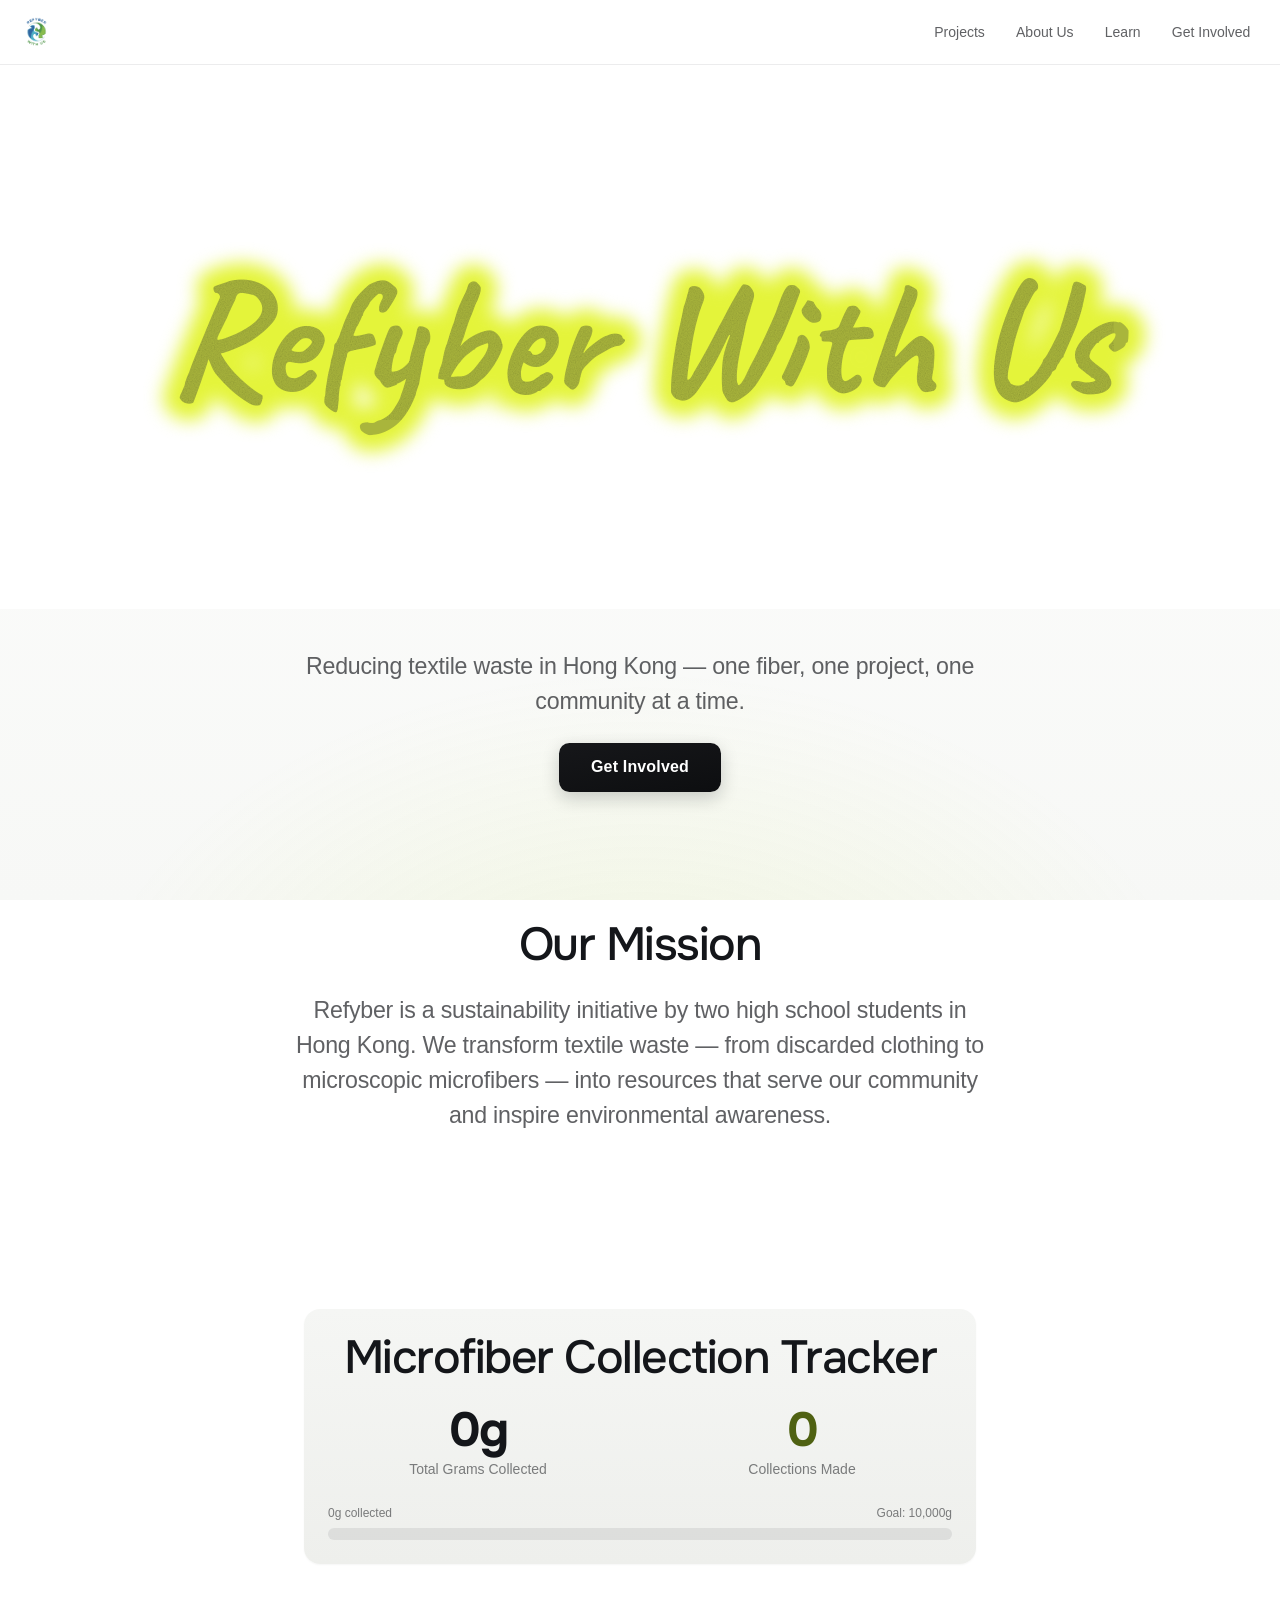
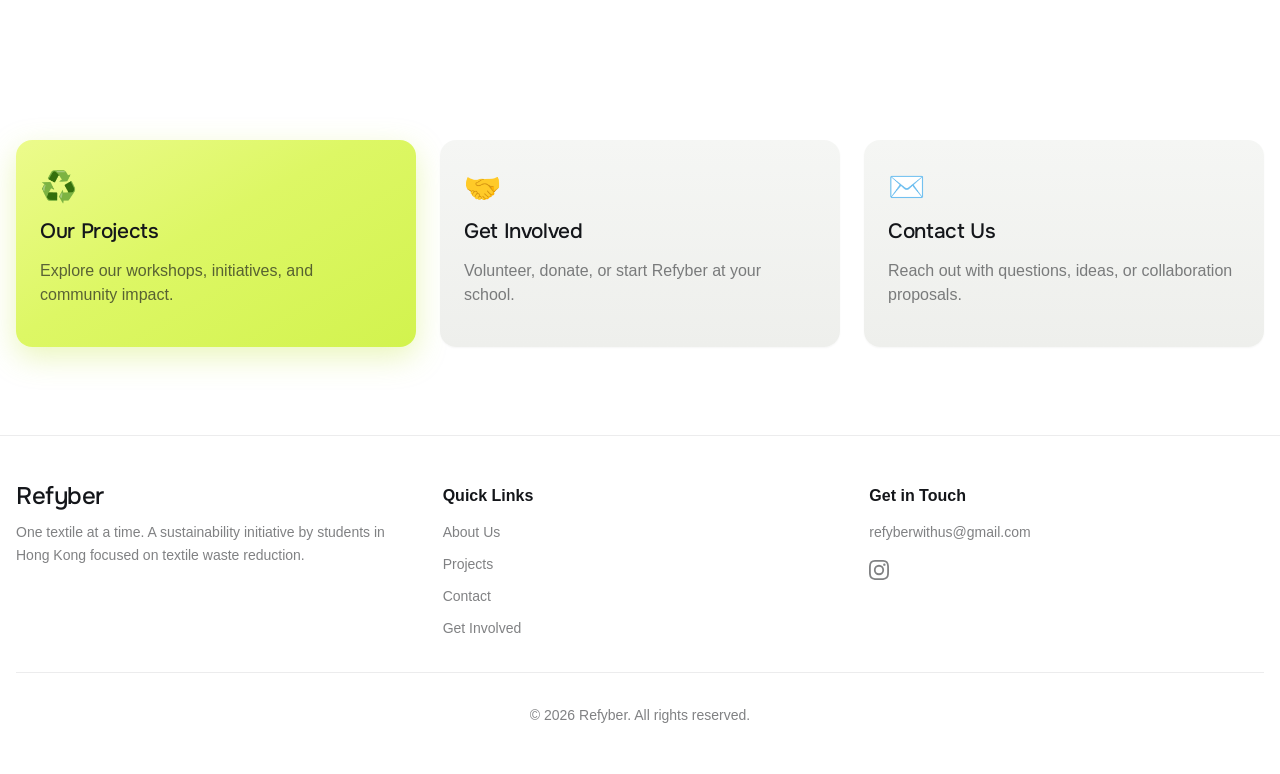
==== index.html @ a624b7cf "1" ====
<!doctype html>
<html lang="en">
  <head>
    <meta charset="utf-8" />
    <meta name="viewport" content="width=device-width, initial-scale=1" />
    <title>Refyber — One Textile at a Time</title>
    <meta name="description" content="A sustainability initiative by students in Hong Kong focused on textile waste reduction." />
    <link rel="preconnect" href="https://fonts.googleapis.com" />
    <link rel="preconnect" href="https://fonts.gstatic.com" crossorigin />
    <link href="https://fonts.googleapis.com/css2?family=Caveat:wght@600;700&family=Onest:wght@400;500;600;700&display=swap" rel="stylesheet" />
    <link rel="stylesheet" href="./styles.css" />
  </head>
  <body>
    <div class="site">
      <nav class="nav" aria-label="Main navigation">
        <div class="nav-inner">
          <a href="./index.html"><img class="logo" src="./refyber-logo.png" alt="Refyber" /></a>
          <div class="nav-links">
            <a class="nav-link" href="./projects.html">Projects</a>
            <a class="nav-link" href="./about.html">About Us</a>
            <a class="nav-link" href="./learn.html">Learn</a>
            <a class="nav-link" href="./get-involved.html">Get Involved</a>
          </div>
          <button class="menu-button" type="button" aria-label="Toggle menu" aria-expanded="false">
            <svg width="24" height="24" fill="none" stroke="currentColor" viewBox="0 0 24 24"><path stroke-linecap="round" stroke-linejoin="round" stroke-width="2" d="M4 6h16M4 12h16M4 18h16" /></svg>
          </button>
        </div>
        <div class="mobile-links">
          <a class="nav-link" href="./projects.html">Projects</a>
          <a class="nav-link" href="./about.html">About Us</a>
          <a class="nav-link" href="./learn.html">Learn</a>
          <a class="nav-link" href="./get-involved.html">Get Involved</a>
        </div>
      </nav>

      <main>
        <section class="hero-liquid" aria-label="Refyber With Us">
          <video class="hero-video" muted playsinline preload="auto">
            <source src="./hero-video.mp4" type="video/mp4" />
          </video>
          <h1 class="hero-word" data-text="Refyber With Us">Refyber With Us</h1>
        </section>
        <section class="home-copy">
          <p>Reducing textile waste in Hong Kong — one fiber, one project, one community at a time.</p>
          <a class="button" href="./get-involved.html">Get Involved</a>
        </section>
        <section class="section narrow center">
          <div class="container">
            <h2>Our Mission</h2>
            <p class="lede">Refyber is a sustainability initiative by two high school students in Hong Kong. We transform textile waste — from discarded clothing to microscopic microfibers — into resources that serve our community and inspire environmental awareness.</p>
          </div>
        </section>
        <section class="section">
          <div class="tracker panel">
            <h2 class="center">Microfiber Collection Tracker</h2>
            <div class="stats">
              <div class="stat"><strong>0g</strong><span class="muted small">Total Grams Collected</span></div>
              <div class="stat"><strong>0</strong><span class="muted small">Collections Made</span></div>
            </div>
            <div class="progress-labels"><span>0g collected</span><span>Goal: 10,000g</span></div>
            <div class="progress"><div class="progress-bar"></div></div>
          </div>
        </section>
        <section class="section">
          <div class="container grid three">
            <a class="card card-link accent-fill" href="./projects.html"><span class="card-icon">♻️</span><h3>Our Projects</h3><p class="muted">Explore our workshops, initiatives, and community impact.</p></a>
            <a class="card card-link" href="./get-involved.html"><span class="card-icon">🤝</span><h3>Get Involved</h3><p class="muted">Volunteer, donate, or start Refyber at your school.</p></a>
            <a class="card card-link" href="./contact.html"><span class="card-icon">✉️</span><h3>Contact Us</h3><p class="muted">Reach out with questions, ideas, or collaboration proposals.</p></a>
          </div>
        </section>
      </main>

      <footer class="footer">
        <div class="footer-inner">
          <div class="footer-grid">
            <div><h3>Refyber</h3><p>One textile at a time. A sustainability initiative by students in Hong Kong focused on textile waste reduction.</p></div>
            <div><h4>Quick Links</h4><ul><li><a href="./about.html">About Us</a></li><li><a href="./projects.html">Projects</a></li><li><a href="./get-involved.html#contact">Contact</a></li><li><a href="./get-involved.html">Get Involved</a></li></ul></div>
            <div><h4>Get in Touch</h4><a href="mailto:refyberwithus@gmail.com">refyberwithus@gmail.com</a><div class="social"><a href="https://www.instagram.com/refyberwithus" target="_blank" rel="noopener noreferrer" aria-label="Instagram"><svg width="20" height="20" fill="currentColor" viewBox="0 0 24 24"><path d="M12 2.163c3.204 0 3.584.012 4.85.07 3.252.148 4.771 1.691 4.919 4.919.058 1.265.069 1.645.069 4.849 0 3.205-.012 3.584-.069 4.849-.149 3.225-1.664 4.771-4.919 4.919-1.266.058-1.644.07-4.85.07-3.204 0-3.584-.012-4.849-.07-3.26-.149-4.771-1.699-4.919-4.92-.058-1.265-.07-1.644-.07-4.849 0-3.204.013-3.583.07-4.849.149-3.227 1.664-4.771 4.919-4.919 1.266-.057 1.645-.069 4.849-.069zM12 0C8.741 0 8.333.014 7.053.072 2.695.272.273 2.69.073 7.052.014 8.333 0 8.741 0 12c0 3.259.014 3.668.072 4.948.2 4.358 2.618 6.78 6.98 6.98C8.333 23.986 8.741 24 12 24c3.259 0 3.668-.014 4.948-.072 4.354-.2 6.782-2.618 6.979-6.98.059-1.28.073-1.689.073-4.948 0-3.259-.014-3.667-.072-4.947-.196-4.354-2.617-6.78-6.979-6.98C15.668.014 15.259 0 12 0zm0 5.838a6.162 6.162 0 100 12.324 6.162 6.162 0 000-12.324zM12 16a4 4 0 110-8 4 4 0 010 8zm6.406-11.845a1.44 1.44 0 100 2.881 1.44 1.44 0 000-2.881z" /></svg></a></div></div>
          </div>
          <div class="footer-bottom">© 2026 Refyber. All rights reserved.</div>
        </div>
      </footer>
    </div>
    <script src="./site.js"></script>
  </body>
</html>
---- styles.css ----
:root {
  /* Neutral ink */
  --ink: #14161a;
  --ink-soft: rgba(20, 22, 26, 0.68);
  --ink-mute: rgba(20, 22, 26, 0.54);

  --surface: #ffffff;
  --page-1: #ffffff;
  --page-2: #f7f8f6;
  --line: rgba(20, 22, 26, 0.08);

  /* Lime / chartreuse accent (from reference) — used as a FILL with dark text */
  --accent: #d7f24c;
  --accent-strong: #c6ea36;
  --accent-soft: rgba(210, 240, 80, 0.22);
  --accent-ink: #4f6112; /* readable green for text on light */

  --graphite: #23262f;
  --graphite-2: #101216;

  /* Gradients */
  --grad-page: linear-gradient(180deg, #ffffff 0%, #f7f8f6 100%);
  --grad-metal: linear-gradient(180deg, #f5f6f4 0%, #eeefec 100%);
  --grad-accent: linear-gradient(150deg, #ecfb8c 0%, #ddf765 45%, #d2f34e 100%);
  --grad-dark: linear-gradient(168deg, #16171a 0%, #0d0e10 100%);

  --shadow-sm: 0 1px 2px rgba(20, 22, 26, 0.04);
  --shadow-md: 0 14px 34px rgba(20, 22, 26, 0.1);
}

* {
  box-sizing: border-box;
}

html {
  scroll-behavior: smooth;
}

body {
  position: relative;
  margin: 0;
  min-height: 100vh;
  color: var(--ink);
  background: var(--grad-page);
  background-attachment: fixed;
  font-family: Helvetica, "Helvetica Neue", Arial, sans-serif;
  line-height: 1.5;
  -webkit-font-smoothing: antialiased;
}

/* Soft lime glow — sits behind everything, never grabs focus */
body::before {
  content: "";
  position: fixed;
  inset: 0;
  z-index: -1;
  pointer-events: none;
  background:
    radial-gradient(56rem 40rem at 50% 120%, rgba(205, 234, 76, 0.14), transparent 64%);
}

a {
  color: inherit;
  text-decoration: none;
}

img,
svg {
  display: block;
  max-width: 100%;
}

button,
input,
textarea {
  font: inherit;
}

.site {
  min-height: 100vh;
  display: flex;
  flex-direction: column;
}

.nav {
  position: sticky;
  top: 0;
  z-index: 10;
  background: rgba(255, 255, 255, 0.72);
  border-bottom: 1px solid var(--line);
  backdrop-filter: saturate(140%) blur(12px);
}

.nav-inner,
.container,
.footer-inner {
  width: min(100% - 2rem, 80rem);
  margin: 0 auto;
}

.nav-inner {
  height: 4rem;
  display: flex;
  align-items: center;
  justify-content: space-between;
}

.logo {
  width: 164px;
  height: 48px;
  object-fit: contain;
  object-position: left center;
}

.nav-links {
  display: none;
  align-items: center;
  gap: 0.25rem;
}

.nav-link {
  display: block;
  padding: 0.5rem 0.85rem;
  border-radius: 999px;
  color: var(--ink-soft);
  font-size: 0.875rem;
  font-weight: 500;
  transition: color 160ms ease, background-color 160ms ease;
}

.nav-link:hover,
.nav-link.active {
  color: var(--ink);
  background: rgba(197, 230, 48, 0.62);
}

.menu-button {
  width: 2.5rem;
  height: 2.5rem;
  display: grid;
  place-items: center;
  border: 0;
  border-radius: 0.5rem;
  color: var(--ink-soft);
  background: transparent;
  cursor: pointer;
}

.mobile-links {
  display: none;
  padding: 0 1rem 1rem;
}

.mobile-links.open {
  display: grid;
  gap: 0.25rem;
}

main {
  flex: 1;
}

/* White hero with a soft-focus lime handwritten wordmark (resting-state look) */
.hero-liquid {
  position: relative;
  display: grid;
  place-items: center;
  min-height: clamp(18rem, 46vw, 34rem);
  padding: 4rem 1.5rem;
  background: var(--surface);
  overflow: hidden;
}

/* Drone video overlay — fades in on hover, covers the wordmark while playing */
.hero-video {
  position: absolute;
  inset: 0;
  width: 100%;
  height: 100%;
  object-fit: cover;
  opacity: 0;
  transition: opacity 2.5s ease;
  pointer-events: none;
  z-index: 2;
}

.hero-video.show {
  opacity: 1;
}

.hero-word {
  position: relative;
  z-index: 0;
  margin: 0;
  font-family: "Caveat", cursive;
  font-weight: 700;
  font-size: clamp(2.75rem, 13vw, 12rem);
  line-height: 1;
  letter-spacing: 0;
  white-space: nowrap;
  text-align: center;
  color: #a9b53c; /* lighter olive handwriting */
  -webkit-text-fill-color: #a9b53c;
}

/* Solid bright-lime highlighter blob behind: same handwriting fattened until
   the strokes merge into one connected shape, then softened at the edges */
.hero-word::before {
  content: attr(data-text);
  position: absolute;
  inset: 0;
  z-index: -1;
  color: #e4f43a;
  -webkit-text-fill-color: #e4f43a;
  -webkit-text-stroke: 0.2em #e4f43a;
  paint-order: stroke fill;
  filter: blur(0.055em);
}

/* Subtle ink/grain texture clipped into the letters — fails safe (no texture if unsupported) */
.hero-word::after {
  content: attr(data-text);
  position: absolute;
  inset: 0;
  z-index: 1;
  pointer-events: none;
  background-image: url("data:image/svg+xml,%3Csvg%20xmlns='http://www.w3.org/2000/svg'%20width='140'%20height='140'%3E%3Cfilter%20id='n'%3E%3CfeTurbulence%20type='fractalNoise'%20baseFrequency='0.9'%20numOctaves='2'%20stitchTiles='stitch'/%3E%3CfeColorMatrix%20type='saturate'%20values='0'/%3E%3C/filter%3E%3Crect%20width='140'%20height='140'%20filter='url(%23n)'/%3E%3C/svg%3E");
  background-size: 150px 150px;
  -webkit-background-clip: text;
  background-clip: text;
  -webkit-text-fill-color: transparent;
  color: transparent;
  mix-blend-mode: multiply;
  opacity: 0.4;
}

.home-copy {
  margin-top: 0;
  padding: 2.5rem 1rem;
  text-align: center;
}

.home-copy p,
.lede {
  width: min(100%, 44rem);
  margin: 0 auto;
  color: var(--ink-soft);
  font-size: clamp(1.2rem, 2.7vw, 1.45rem);
  line-height: 1.5;
  letter-spacing: -0.01em;
}

.home-copy p {
  margin-bottom: 1.5rem;
}

.page-hero {
  padding: 6.5rem 0 3.5rem;
  text-align: center;
}

.eyebrow {
  display: inline-block;
  margin: 0 0 1.25rem;
  padding: 0.45rem 1.1rem;
  border-radius: 999px;
  color: var(--ink);
  background: var(--grad-accent);
  box-shadow: 0 2px 14px rgba(205, 240, 70, 0.5);
  font-size: 0.75rem;
  font-weight: 600;
  letter-spacing: 0.08em;
  text-transform: uppercase;
}

h1,
h2,
h3 {
  margin: 0;
  font-family: "Onest", "Helvetica Neue", Arial, sans-serif;
  line-height: 1.05;
  letter-spacing: -0.03em;
}

h1 {
  margin-bottom: 1.25rem;
  color: var(--ink);
  font-size: clamp(2.75rem, 9vw, 5.75rem);
  font-weight: 500;
  letter-spacing: -0.045em;
  line-height: 0.98;
}

h2 {
  margin-bottom: 1.5rem;
  color: var(--ink);
  font-size: clamp(1.9rem, 4.6vw, 2.9rem);
  font-weight: 500;
  letter-spacing: -0.032em;
  line-height: 1.06;
}

h3 {
  margin-bottom: 0.75rem;
  font-size: 1.3rem;
  font-weight: 500;
  letter-spacing: -0.018em;
}

.section {
  padding: 5.5rem 0;
}

.section.narrow .container {
  width: min(100% - 2rem, 56rem);
}

.center {
  text-align: center;
}

.body-copy {
  color: var(--ink-soft);
  font-size: 1.0625rem;
  line-height: 1.75;
}

.body-copy p {
  margin: 0 0 1rem;
}

.quote {
  margin: 2rem 0 0;
  padding: 1.5rem 1.75rem;
  border-left: 4px solid var(--accent-strong);
  border-radius: 0 0.75rem 0.75rem 0;
  color: var(--ink);
  background: var(--accent-soft);
  font-family: "Onest", "Helvetica Neue", Arial, sans-serif;
  font-size: clamp(1.35rem, 2.6vw, 1.75rem);
  font-weight: 500;
  letter-spacing: -0.02em;
  line-height: 1.25;
  text-align: center;
}

.grid {
  display: grid;
  gap: 1.5rem;
}

.grid.two,
.grid.three {
  grid-template-columns: 1fr;
}

.card,
.panel {
  padding: 1.5rem;
  border-radius: 1rem;
  background: var(--grad-metal);
  box-shadow: var(--shadow-sm);
}

.card-link {
  display: block;
  transition: transform 220ms ease, box-shadow 220ms ease, border-color 220ms ease;
}

.card-link:hover {
  transform: translateY(-0.3rem);
  box-shadow: var(--shadow-md);
}

/* Full lime highlight block (reference language) — one card per group */
.card.accent-fill,
.panel.accent-fill {
  background: var(--grad-accent);
  box-shadow: 0 10px 30px rgba(196, 230, 60, 0.35);
}

.accent-fill .muted {
  color: rgba(20, 22, 26, 0.66);
}

.card-link.accent-fill:hover {
  box-shadow: 0 16px 36px rgba(196, 230, 60, 0.48);
}

.accent-fill .button.alt {
  color: var(--surface);
  background: var(--grad-dark);
  box-shadow: 0 6px 18px rgba(16, 18, 22, 0.24);
}

.card-icon {
  display: block;
  margin-bottom: 0.75rem;
  font-size: 1.875rem;
}

.founder-photo {
  width: 100%;
  max-width: 26rem;
  height: auto;
  aspect-ratio: 3 / 4;
  object-fit: cover;
  border-radius: 0.85rem;
  margin: 0 auto 1.5rem;
}

.muted {
  color: var(--ink-mute);
}

.small {
  font-size: 0.875rem;
}

.tracker {
  width: min(100% - 2rem, 42rem);
  margin: 0 auto;
}

.stats {
  display: grid;
  gap: 1.5rem;
  margin-bottom: 1.5rem;
}

.stat {
  display: flex;
  flex-direction: column;
  gap: 0.35rem;
  text-align: center;
}

.stat strong {
  display: block;
  font-family: "Onest", "Helvetica Neue", Arial, sans-serif;
  font-size: clamp(2.5rem, 4.5vw, 3rem);
  letter-spacing: -0.04em;
  line-height: 1;
  color: var(--ink);
}

.stat:nth-child(2) strong {
  color: var(--accent-ink);
}

.progress-labels {
  display: flex;
  justify-content: space-between;
  margin-bottom: 0.35rem;
  color: var(--ink-mute);
  font-size: 0.75rem;
}

.progress {
  height: 0.75rem;
  overflow: hidden;
  border-radius: 999px;
  background: rgba(20, 22, 26, 0.08);
}

.progress-bar {
  width: 0;
  height: 100%;
  border-radius: 999px;
  background: var(--grad-accent);
}

.steps {
  display: grid;
  gap: 0.85rem;
  counter-reset: steps;
}

.step {
  display: grid;
  grid-template-columns: auto 1fr;
  gap: 1rem;
  align-items: center;
  padding: 1rem 1.25rem;
  border-radius: 0.85rem;
  background: var(--surface);
  box-shadow: var(--shadow-sm);
}

.step p {
  margin: 0;
}

.step::before {
  counter-increment: steps;
  content: counter(steps);
  width: 2rem;
  height: 2rem;
  display: grid;
  place-items: center;
  border-radius: 999px;
  color: var(--ink);
  background: var(--grad-accent);
  box-shadow: 0 2px 10px rgba(205, 240, 70, 0.5);
  font-family: "Onest", "Helvetica Neue", Arial, sans-serif;
  font-weight: 600;
}

.dark-band {
  position: relative;
  padding: 4rem 0;
  color: var(--surface);
  background: var(--grad-dark);
  overflow: hidden;
}

.dark-band::before {
  content: "";
  position: absolute;
  inset: 0;
  pointer-events: none;
  background:
    radial-gradient(34rem 24rem at 88% 112%, rgba(205, 234, 76, 0.16), transparent 62%);
}

.dark-band > * {
  position: relative;
}

.dark-band h2,
.dark-band h3 {
  color: var(--surface);
}

.numbers {
  display: grid;
  gap: 1.5rem;
  text-align: center;
}

.number strong {
  display: block;
  font-family: "Onest", "Helvetica Neue", Arial, sans-serif;
  font-size: clamp(3.25rem, 9vw, 4.75rem);
  line-height: 0.95;
  letter-spacing: -0.045em;
  color: var(--accent);
}

.number span {
  display: block;
  color: rgba(255, 255, 255, 0.78);
  font-size: 0.875rem;
  line-height: 1.6;
}

.button {
  display: inline-block;
  padding: 0.8rem 2rem;
  border: 0;
  border-radius: 0.65rem;
  color: var(--surface);
  background: var(--grad-dark);
  font-weight: 600;
  letter-spacing: 0.01em;
  cursor: pointer;
  box-shadow: 0 6px 18px rgba(16, 18, 22, 0.2);
  transition: transform 160ms ease, box-shadow 160ms ease, filter 160ms ease;
}

.button.alt {
  color: var(--ink);
  background: var(--grad-accent);
  box-shadow: 0 6px 18px rgba(183, 221, 51, 0.35);
}

.button:hover {
  transform: translateY(-1px);
  filter: brightness(1.04);
  box-shadow: 0 10px 24px rgba(16, 18, 22, 0.26);
}

.form {
  display: grid;
  gap: 1rem;
}

.field {
  display: grid;
  gap: 0.25rem;
}

.field label {
  font-size: 0.875rem;
  font-weight: 600;
}

.field input,
.field textarea {
  width: 100%;
  padding: 0.7rem 1rem;
  border: 1px solid var(--line);
  border-radius: 0.6rem;
  color: var(--ink);
  background: rgba(255, 255, 255, 0.7);
  transition: border-color 160ms ease, box-shadow 160ms ease;
}

.field input:focus,
.field textarea:focus {
  outline: none;
  border-color: var(--accent-strong);
  box-shadow: 0 0 0 3px var(--accent-soft);
}

.field textarea {
  resize: vertical;
}

.form-note {
  display: none;
  margin: 0;
  color: var(--accent-ink);
  font-size: 0.875rem;
  font-weight: 600;
}

.form-note.show {
  display: block;
}

.footer {
  color: var(--ink);
  background: var(--surface);
  border-top: 1px solid var(--line);
}

.footer-inner {
  padding: 3rem 0;
}

.footer-grid {
  display: grid;
  gap: 2rem;
}

.footer h3 {
  margin-bottom: 0.75rem;
  font-size: 1.5rem;
  color: var(--ink);
}

.footer h4 {
  margin: 0 0 0.75rem;
  font-weight: 700;
  color: var(--ink);
}

.footer p,
.footer a,
.footer-bottom {
  color: var(--ink-mute);
  font-size: 0.875rem;
}

.footer p {
  margin: 0;
  line-height: 1.625;
}

.footer ul {
  display: grid;
  gap: 0.5rem;
  margin: 0;
  padding: 0;
  list-style: none;
}

.footer a:hover {
  color: var(--accent-ink);
}

.social {
  display: flex;
  gap: 1rem;
  margin-top: 1rem;
}

.footer-bottom {
  margin-top: 2rem;
  padding-top: 2rem;
  border-top: 1px solid var(--line);
  text-align: center;
}

@media (min-width: 640px) {
  .stats,
  .numbers {
    grid-template-columns: repeat(3, minmax(0, 1fr));
  }

  .tracker .stats {
    grid-template-columns: repeat(2, minmax(0, 1fr));
  }
}

@media (min-width: 768px) {
  .nav-links {
    display: flex;
  }

  .menu-button,
  .mobile-links {
    display: none !important;
  }

  .grid.two {
    grid-template-columns: repeat(2, minmax(0, 1fr));
  }

  .grid.three,
  .footer-grid {
    grid-template-columns: repeat(3, minmax(0, 1fr));
  }
}
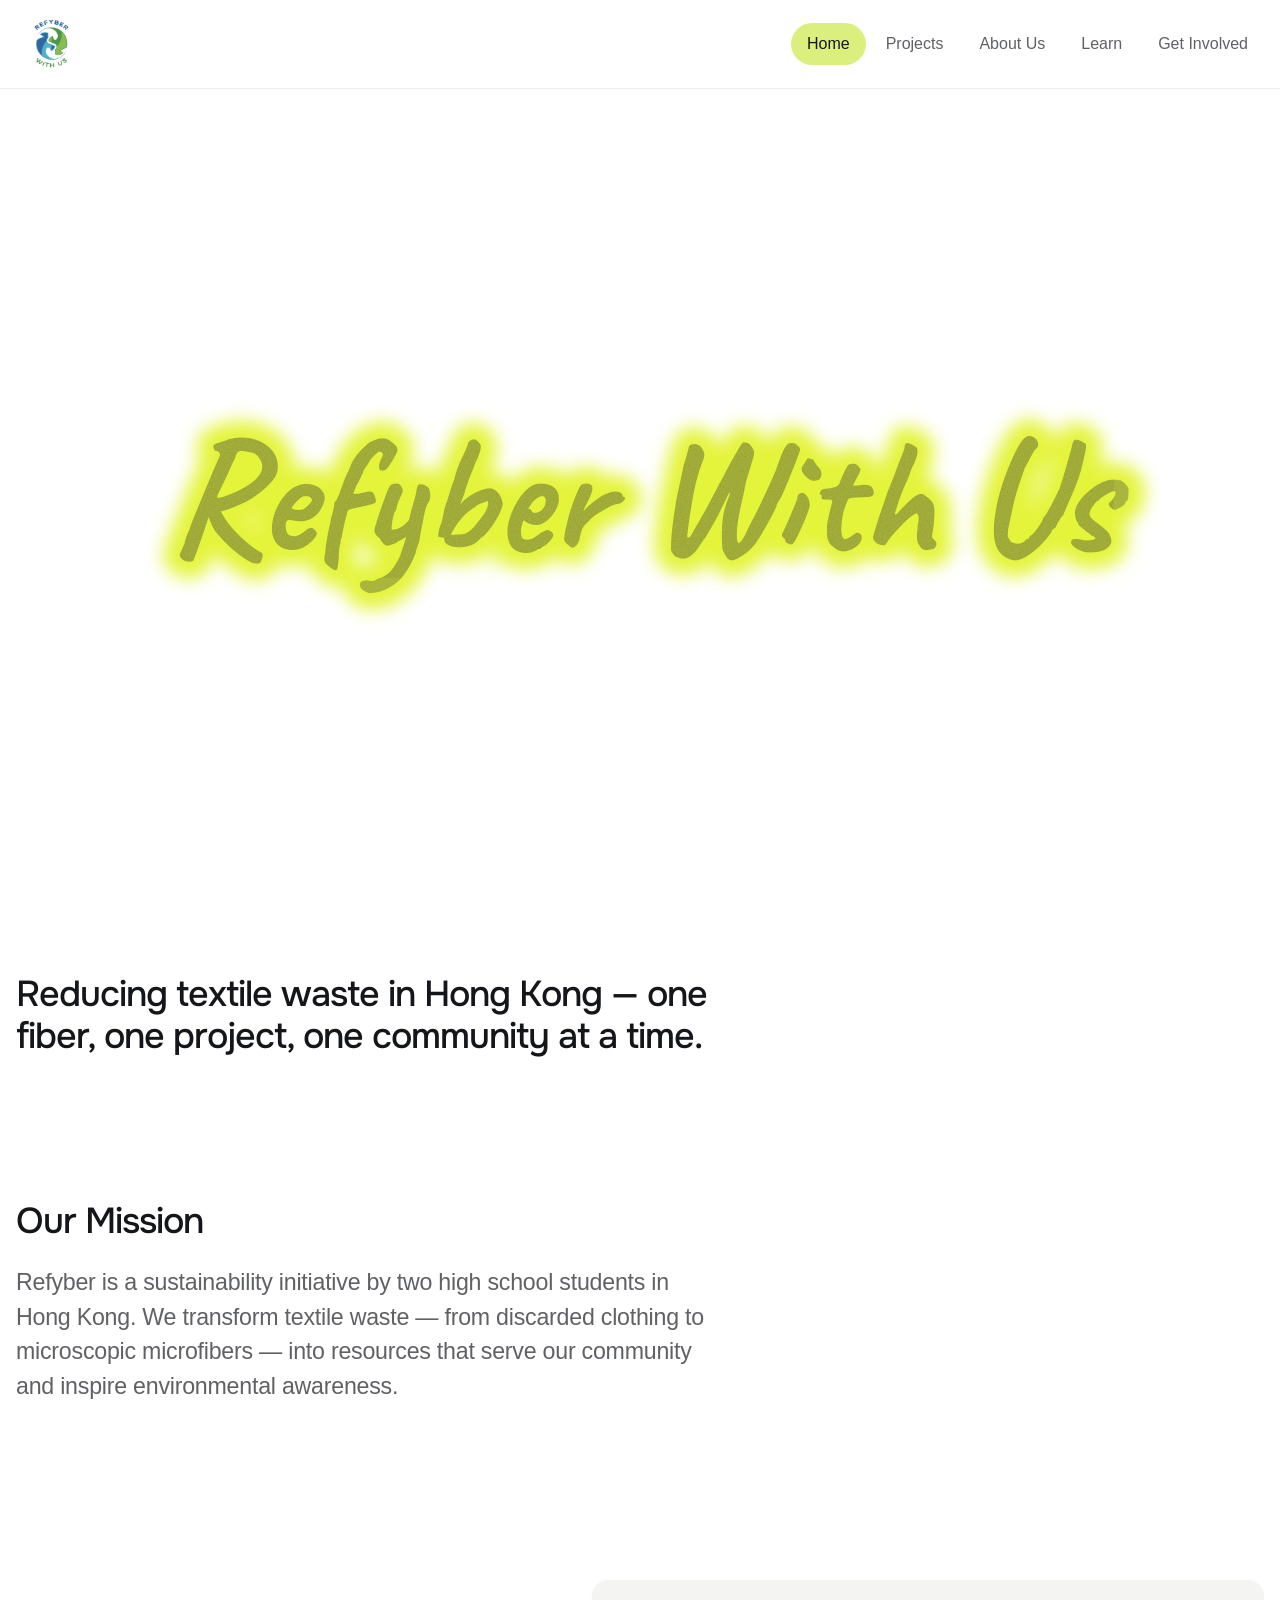
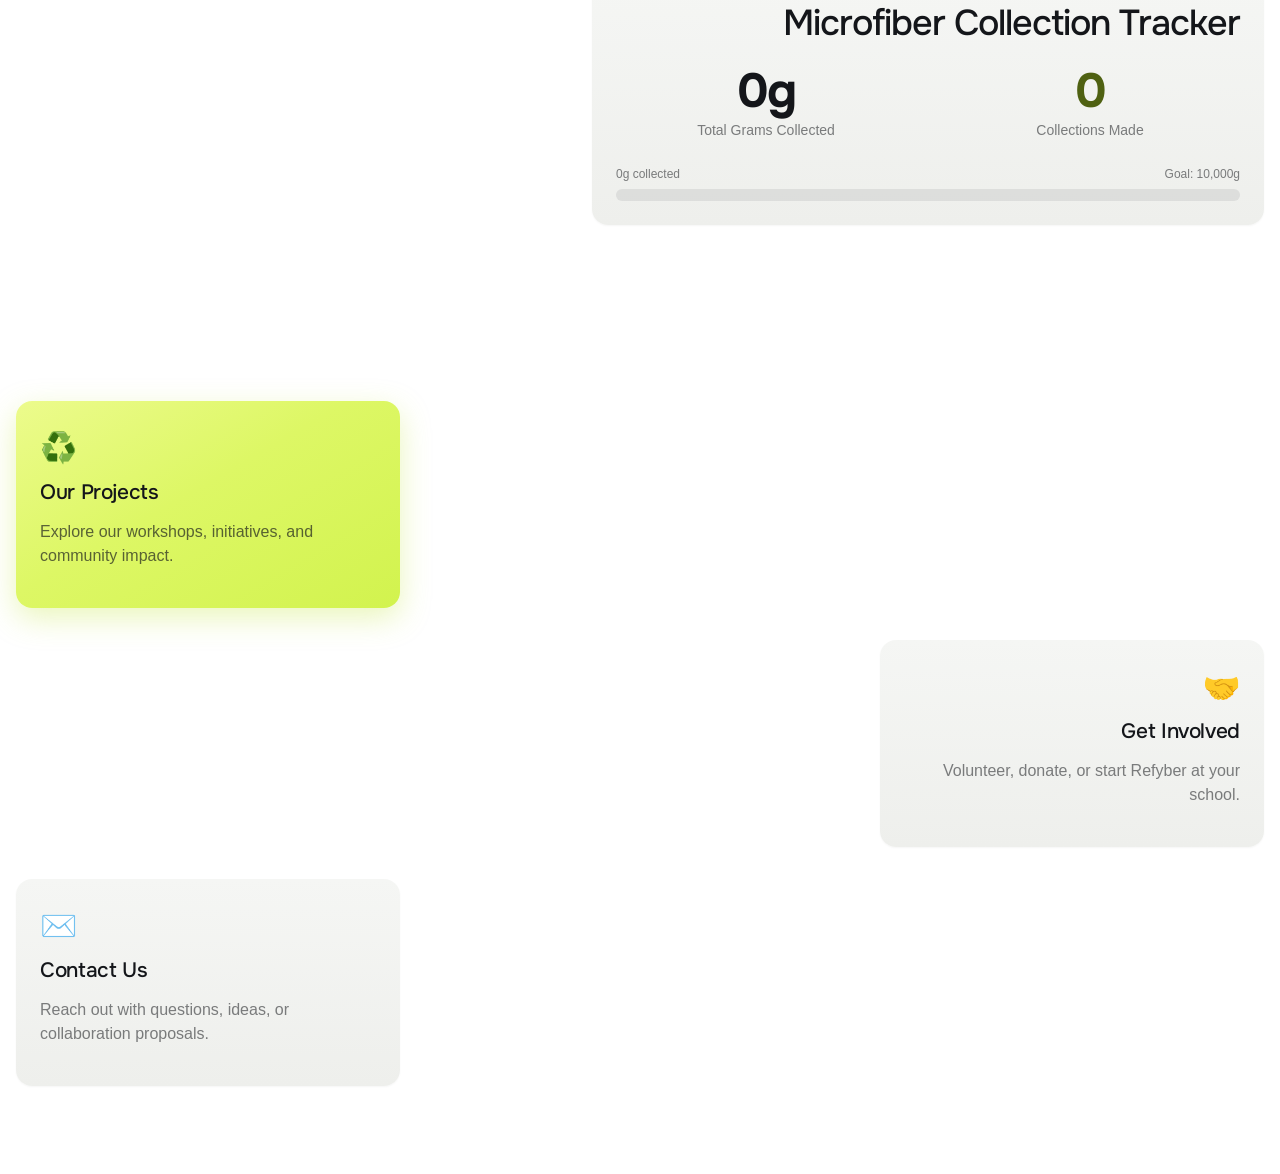
==== commit 60e07f55: "2" ====
--- a/index.html
+++ b/index.html
@@ -16,6 +16,7 @@
         <div class="nav-inner">
           <a href="./index.html"><img class="logo" src="./refyber-logo.png" alt="Refyber" /></a>
           <div class="nav-links">
+            <a class="nav-link active" href="./index.html">Home</a>
             <a class="nav-link" href="./projects.html">Projects</a>
             <a class="nav-link" href="./about.html">About Us</a>
             <a class="nav-link" href="./learn.html">Learn</a>
@@ -26,6 +27,7 @@
           </button>
         </div>
         <div class="mobile-links">
+          <a class="nav-link active" href="./index.html">Home</a>
           <a class="nav-link" href="./projects.html">Projects</a>
           <a class="nav-link" href="./about.html">About Us</a>
           <a class="nav-link" href="./learn.html">Learn</a>
@@ -41,45 +43,37 @@
           <h1 class="hero-word" data-text="Refyber With Us">Refyber With Us</h1>
         </section>
         <section class="home-copy">
-          <p>Reducing textile waste in Hong Kong — one fiber, one project, one community at a time.</p>
-          <a class="button" href="./get-involved.html">Get Involved</a>
+          <div class="container text-left">
+            <p>Reducing textile waste in Hong Kong — one fiber, one project, one community at a time.</p>
+          </div>
         </section>
-        <section class="section narrow center">
-          <div class="container">
+        <section class="section">
+          <div class="container text-left">
             <h2>Our Mission</h2>
             <p class="lede">Refyber is a sustainability initiative by two high school students in Hong Kong. We transform textile waste — from discarded clothing to microscopic microfibers — into resources that serve our community and inspire environmental awareness.</p>
           </div>
         </section>
         <section class="section">
-          <div class="tracker panel">
-            <h2 class="center">Microfiber Collection Tracker</h2>
-            <div class="stats">
-              <div class="stat"><strong>0g</strong><span class="muted small">Total Grams Collected</span></div>
-              <div class="stat"><strong>0</strong><span class="muted small">Collections Made</span></div>
+          <div class="container">
+            <div class="tracker panel text-right">
+              <h2>Microfiber Collection Tracker</h2>
+              <div class="stats">
+                <div class="stat"><strong>0g</strong><span class="muted small">Total Grams Collected</span></div>
+                <div class="stat"><strong>0</strong><span class="muted small">Collections Made</span></div>
+              </div>
+              <div class="progress-labels"><span>0g collected</span><span>Goal: 10,000g</span></div>
+              <div class="progress"><div class="progress-bar"></div></div>
             </div>
-            <div class="progress-labels"><span>0g collected</span><span>Goal: 10,000g</span></div>
-            <div class="progress"><div class="progress-bar"></div></div>
           </div>
         </section>
         <section class="section">
-          <div class="container grid three">
-            <a class="card card-link accent-fill" href="./projects.html"><span class="card-icon">♻️</span><h3>Our Projects</h3><p class="muted">Explore our workshops, initiatives, and community impact.</p></a>
-            <a class="card card-link" href="./get-involved.html"><span class="card-icon">🤝</span><h3>Get Involved</h3><p class="muted">Volunteer, donate, or start Refyber at your school.</p></a>
-            <a class="card card-link" href="./contact.html"><span class="card-icon">✉️</span><h3>Contact Us</h3><p class="muted">Reach out with questions, ideas, or collaboration proposals.</p></a>
+          <div class="container grid">
+            <a class="card card-link accent-fill text-left" href="./projects.html"><span class="card-icon">♻️</span><h3>Our Projects</h3><p class="muted">Explore our workshops, initiatives, and community impact.</p></a>
+            <a class="card card-link text-right" href="./get-involved.html"><span class="card-icon">🤝</span><h3>Get Involved</h3><p class="muted">Volunteer, donate, or start Refyber at your school.</p></a>
+            <a class="card card-link text-left" href="./get-involved.html#contact"><span class="card-icon">✉️</span><h3>Contact Us</h3><p class="muted">Reach out with questions, ideas, or collaboration proposals.</p></a>
           </div>
         </section>
       </main>
-
-      <footer class="footer">
-        <div class="footer-inner">
-          <div class="footer-grid">
-            <div><h3>Refyber</h3><p>One textile at a time. A sustainability initiative by students in Hong Kong focused on textile waste reduction.</p></div>
-            <div><h4>Quick Links</h4><ul><li><a href="./about.html">About Us</a></li><li><a href="./projects.html">Projects</a></li><li><a href="./get-involved.html#contact">Contact</a></li><li><a href="./get-involved.html">Get Involved</a></li></ul></div>
-            <div><h4>Get in Touch</h4><a href="mailto:refyberwithus@gmail.com">refyberwithus@gmail.com</a><div class="social"><a href="https://www.instagram.com/refyberwithus" target="_blank" rel="noopener noreferrer" aria-label="Instagram"><svg width="20" height="20" fill="currentColor" viewBox="0 0 24 24"><path d="M12 2.163c3.204 0 3.584.012 4.85.07 3.252.148 4.771 1.691 4.919 4.919.058 1.265.069 1.645.069 4.849 0 3.205-.012 3.584-.069 4.849-.149 3.225-1.664 4.771-4.919 4.919-1.266.058-1.644.07-4.85.07-3.204 0-3.584-.012-4.849-.07-3.26-.149-4.771-1.699-4.919-4.92-.058-1.265-.07-1.644-.07-4.849 0-3.204.013-3.583.07-4.849.149-3.227 1.664-4.771 4.919-4.919 1.266-.057 1.645-.069 4.849-.069zM12 0C8.741 0 8.333.014 7.053.072 2.695.272.273 2.69.073 7.052.014 8.333 0 8.741 0 12c0 3.259.014 3.668.072 4.948.2 4.358 2.618 6.78 6.98 6.98C8.333 23.986 8.741 24 12 24c3.259 0 3.668-.014 4.948-.072 4.354-.2 6.782-2.618 6.979-6.98.059-1.28.073-1.689.073-4.948 0-3.259-.014-3.667-.072-4.947-.196-4.354-2.617-6.78-6.979-6.98C15.668.014 15.259 0 12 0zm0 5.838a6.162 6.162 0 100 12.324 6.162 6.162 0 000-12.324zM12 16a4 4 0 110-8 4 4 0 010 8zm6.406-11.845a1.44 1.44 0 100 2.881 1.44 1.44 0 000-2.881z" /></svg></a></div></div>
-          </div>
-          <div class="footer-bottom">© 2026 Refyber. All rights reserved.</div>
-        </div>
-      </footer>
     </div>
     <script src="./site.js"></script>
   </body>
--- a/styles.css
+++ b/styles.css
@@ -99,15 +99,15 @@
 }
 
 .nav-inner {
-  height: 4rem;
+  height: 5.5rem;
   display: flex;
   align-items: center;
   justify-content: space-between;
 }
 
 .logo {
-  width: 164px;
-  height: 48px;
+  width: 310px;
+  height: 84px;
   object-fit: contain;
   object-position: left center;
 }
@@ -120,10 +120,10 @@
 
 .nav-link {
   display: block;
-  padding: 0.5rem 0.85rem;
+  padding: 0.55rem 1rem;
   border-radius: 999px;
   color: var(--ink-soft);
-  font-size: 0.875rem;
+  font-size: 1rem;
   font-weight: 500;
   transition: color 160ms ease, background-color 160ms ease;
 }
@@ -165,7 +165,7 @@
   position: relative;
   display: grid;
   place-items: center;
-  min-height: clamp(18rem, 46vw, 34rem);
+  min-height: calc(100vh - 5.5rem);
   padding: 4rem 1.5rem;
   background: var(--surface);
   overflow: hidden;
@@ -236,8 +236,34 @@
 
 .home-copy {
   margin-top: 0;
-  padding: 2.5rem 1rem;
-  text-align: center;
+  padding: 4.5rem 0 3.5rem;
+  text-align: left;
+}
+
+/* Alignment utilities (keep constrained paragraphs flush to the chosen edge) */
+.text-left {
+  text-align: left;
+}
+
+.text-right {
+  text-align: right;
+}
+
+.text-left > .lede,
+.text-left > p {
+  margin-left: 0 !important;
+  margin-right: auto !important;
+}
+
+.text-right > .lede,
+.text-right > p {
+  margin-left: auto !important;
+  margin-right: 0 !important;
+}
+
+.tracker.text-right {
+  margin-left: auto;
+  margin-right: 0;
 }
 
 .home-copy p,
@@ -251,12 +277,23 @@
 }
 
 .home-copy p {
-  margin-bottom: 1.5rem;
+  margin-bottom: 0;
+  font-family: "Onest", "Helvetica Neue", Arial, sans-serif;
+  color: var(--ink);
+  font-size: clamp(1.6rem, 3.6vw, 2.25rem);
+  font-weight: 500;
+  letter-spacing: -0.028em;
+  line-height: 1.18;
 }
 
 .page-hero {
-  padding: 6.5rem 0 3.5rem;
+  padding: 6rem 0 2rem;
   text-align: center;
+}
+
+/* Tighten the gap between a page hero and the first content section */
+.page-hero + .section {
+  padding-top: 2.5rem;
 }
 
 .eyebrow {
@@ -294,10 +331,10 @@
 h2 {
   margin-bottom: 1.5rem;
   color: var(--ink);
-  font-size: clamp(1.9rem, 4.6vw, 2.9rem);
+  font-size: clamp(1.6rem, 3.6vw, 2.25rem);
   font-weight: 500;
-  letter-spacing: -0.032em;
-  line-height: 1.06;
+  letter-spacing: -0.028em;
+  line-height: 1.08;
 }
 
 h3 {
@@ -346,7 +383,20 @@
 
 .grid {
   display: grid;
-  gap: 1.5rem;
+  gap: 2rem;
+}
+
+/* Panel that takes its own row inside a multi-column grid, centered at one-column width */
+.grid .full {
+  grid-column: 1 / -1;
+}
+
+@media (min-width: 768px) {
+  .grid .full {
+    width: 100%;
+    max-width: calc(50% - 0.75rem);
+    margin-inline: auto;
+  }
 }
 
 .grid.two,
@@ -364,7 +414,12 @@
 
 .card-link {
   display: block;
+  width: min(100%, 24rem);
   transition: transform 220ms ease, box-shadow 220ms ease, border-color 220ms ease;
+}
+
+.grid > .card-link.text-right {
+  justify-self: end;
 }
 
 .card-link:hover {
@@ -399,13 +454,63 @@
   font-size: 1.875rem;
 }
 
+/* Scattered project cards — small cards drifting across the canvas */
+.scatter {
+  display: grid;
+  gap: 2rem;
+}
+
+.scatter .card {
+  width: 100%;
+}
+
+.scatter-num {
+  display: block;
+  margin-bottom: 0.75rem;
+  font-family: "Onest", "Helvetica Neue", Arial, sans-serif;
+  font-size: 2.25rem;
+  font-weight: 500;
+  letter-spacing: -0.04em;
+  line-height: 1;
+}
+
+@media (min-width: 900px) {
+  .scatter {
+    gap: 0;
+  }
+
+  .scatter .card {
+    width: 22rem;
+  }
+
+  .scatter .s1 {
+    margin: 0 0 2.5rem 0;
+  }
+
+  .scatter .s2 {
+    margin: -5rem 6% 2.5rem auto;
+  }
+
+  .scatter .s3 {
+    margin: 0 0 2.5rem 32%;
+  }
+
+  .scatter .s4 {
+    width: 30rem;
+    margin: 1rem 0 2.5rem 3%;
+  }
+
+  .scatter .s5 {
+    margin: -7rem 10% 0 auto;
+  }
+}
+
 .founder-photo {
   width: 100%;
-  max-width: 26rem;
   height: auto;
   aspect-ratio: 3 / 4;
   object-fit: cover;
-  border-radius: 0.85rem;
+  border-radius: 1rem;
   margin: 0 auto 1.5rem;
 }
 
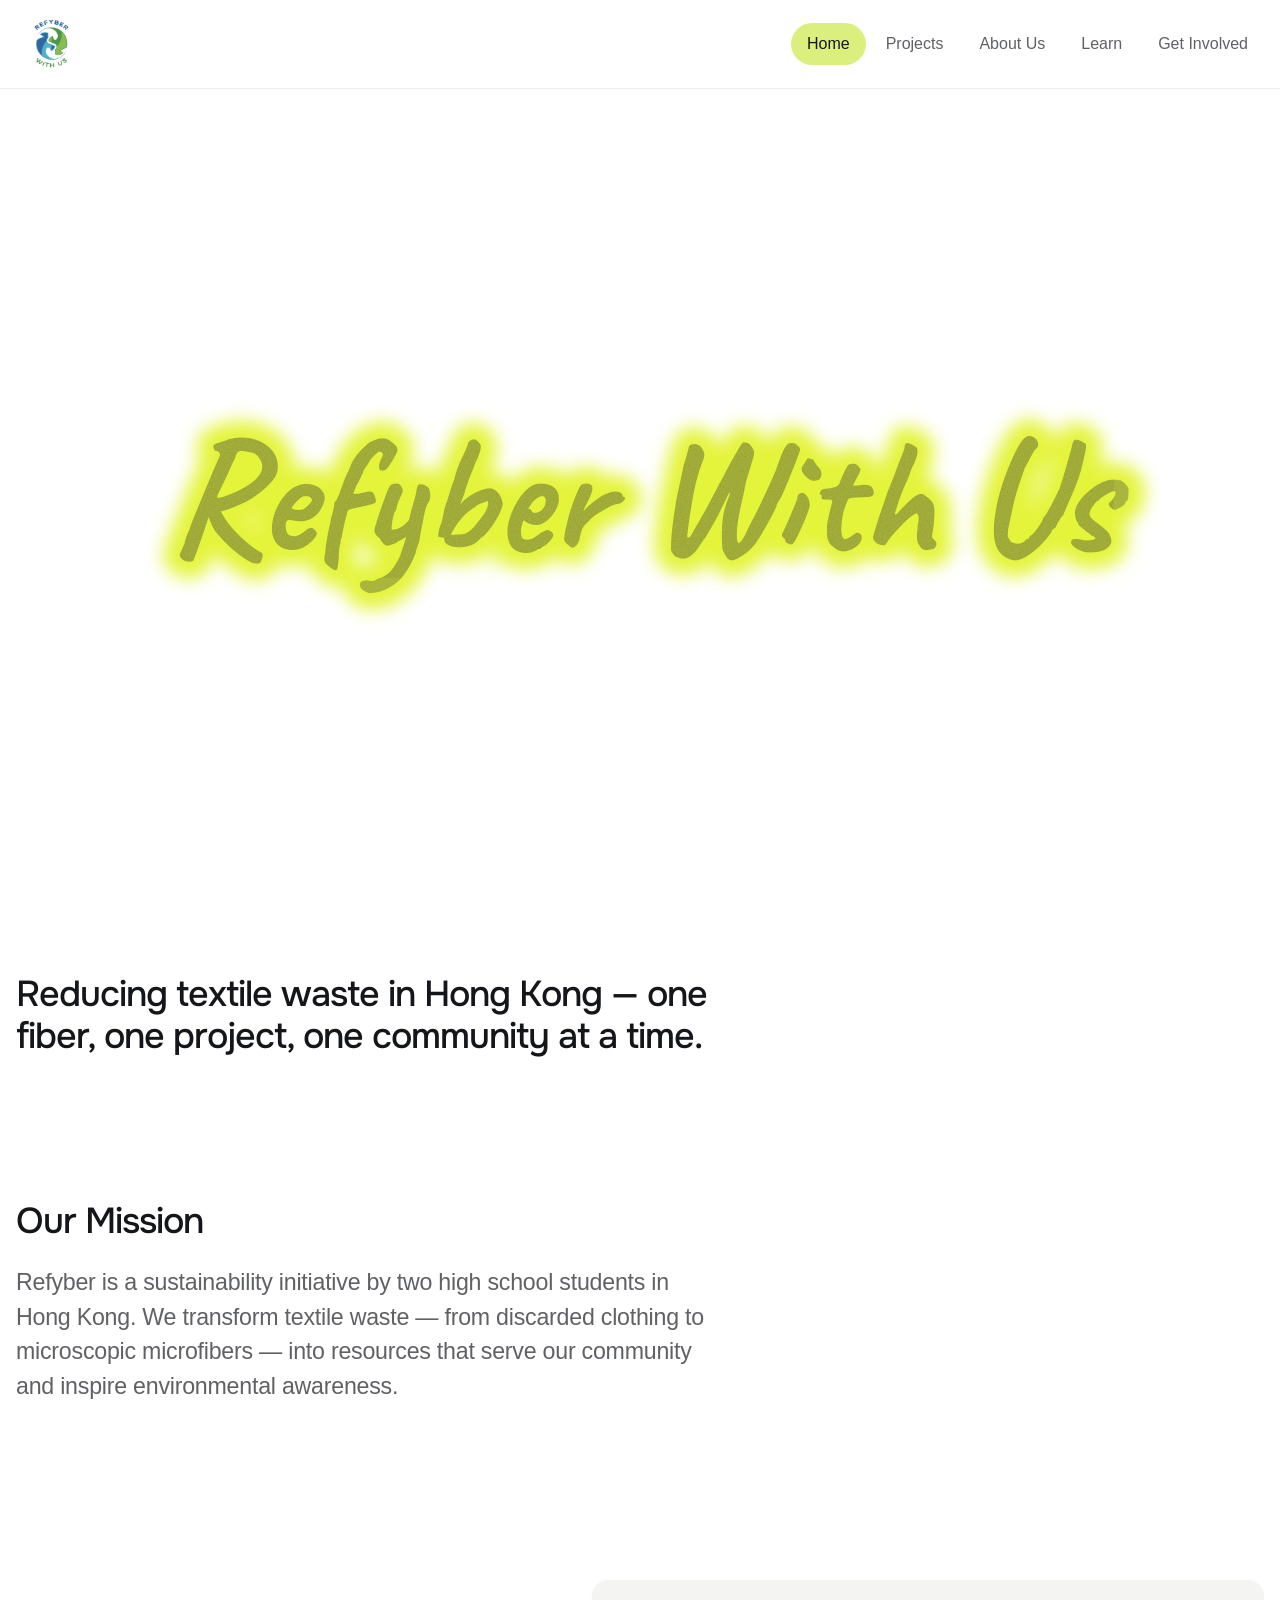
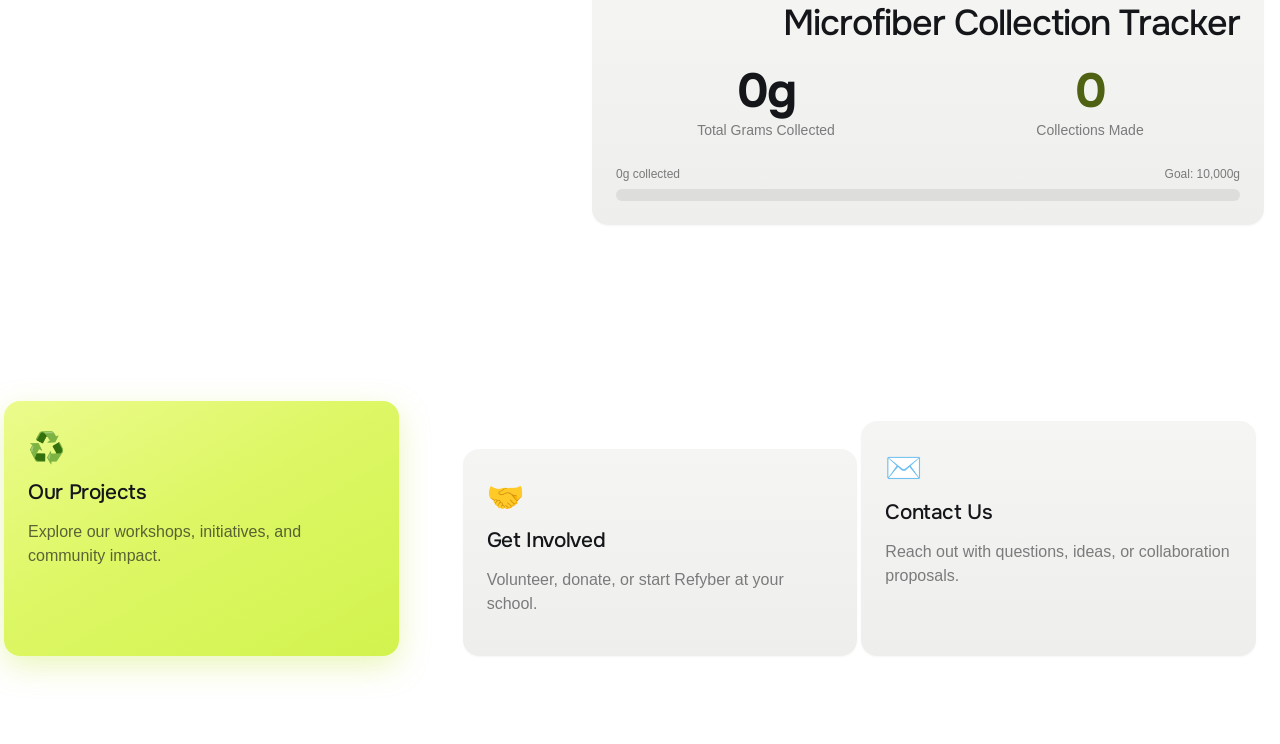
==== commit 3fdec401: "3" ====
--- a/index.html
+++ b/index.html
@@ -67,10 +67,10 @@
           </div>
         </section>
         <section class="section">
-          <div class="container grid">
-            <a class="card card-link accent-fill text-left" href="./projects.html"><span class="card-icon">♻️</span><h3>Our Projects</h3><p class="muted">Explore our workshops, initiatives, and community impact.</p></a>
-            <a class="card card-link text-right" href="./get-involved.html"><span class="card-icon">🤝</span><h3>Get Involved</h3><p class="muted">Volunteer, donate, or start Refyber at your school.</p></a>
-            <a class="card card-link text-left" href="./get-involved.html#contact"><span class="card-icon">✉️</span><h3>Contact Us</h3><p class="muted">Reach out with questions, ideas, or collaboration proposals.</p></a>
+          <div class="container grid three">
+            <a class="card card-link accent-fill" href="./projects.html"><span class="card-icon">♻️</span><h3>Our Projects</h3><p class="muted">Explore our workshops, initiatives, and community impact.</p></a>
+            <a class="card card-link" href="./get-involved.html"><span class="card-icon">🤝</span><h3>Get Involved</h3><p class="muted">Volunteer, donate, or start Refyber at your school.</p></a>
+            <a class="card card-link" href="./get-involved.html#contact"><span class="card-icon">✉️</span><h3>Contact Us</h3><p class="muted">Reach out with questions, ideas, or collaboration proposals.</p></a>
           </div>
         </section>
       </main>
--- a/styles.css
+++ b/styles.css
@@ -414,12 +414,28 @@
 
 .card-link {
   display: block;
-  width: min(100%, 24rem);
   transition: transform 220ms ease, box-shadow 220ms ease, border-color 220ms ease;
 }
 
-.grid > .card-link.text-right {
-  justify-self: end;
+/* Gentle stagger so a row of small cards feels composed, not rigid */
+@media (min-width: 768px) {
+  .grid.three > .card-link {
+    position: relative;
+  }
+
+  .grid.three > .card-link:nth-child(1) {
+    left: -0.75rem;
+  }
+
+  .grid.three > .card-link:nth-child(2) {
+    margin-top: 3rem;
+    left: 1.25rem;
+  }
+
+  .grid.three > .card-link:nth-child(3) {
+    margin-top: 1.25rem;
+    left: -0.5rem;
+  }
 }
 
 .card-link:hover {
@@ -505,13 +521,22 @@
   }
 }
 
+/* Founder block: text shares the photo's exact width and left edge */
+.founder {
+  width: 100%;
+  max-width: 19rem;
+  margin-inline: auto;
+  text-align: left;
+}
+
 .founder-photo {
+  display: block;
   width: 100%;
   height: auto;
   aspect-ratio: 3 / 4;
   object-fit: cover;
   border-radius: 1rem;
-  margin: 0 auto 1.5rem;
+  margin: 0 0 1.25rem;
 }
 
 .muted {
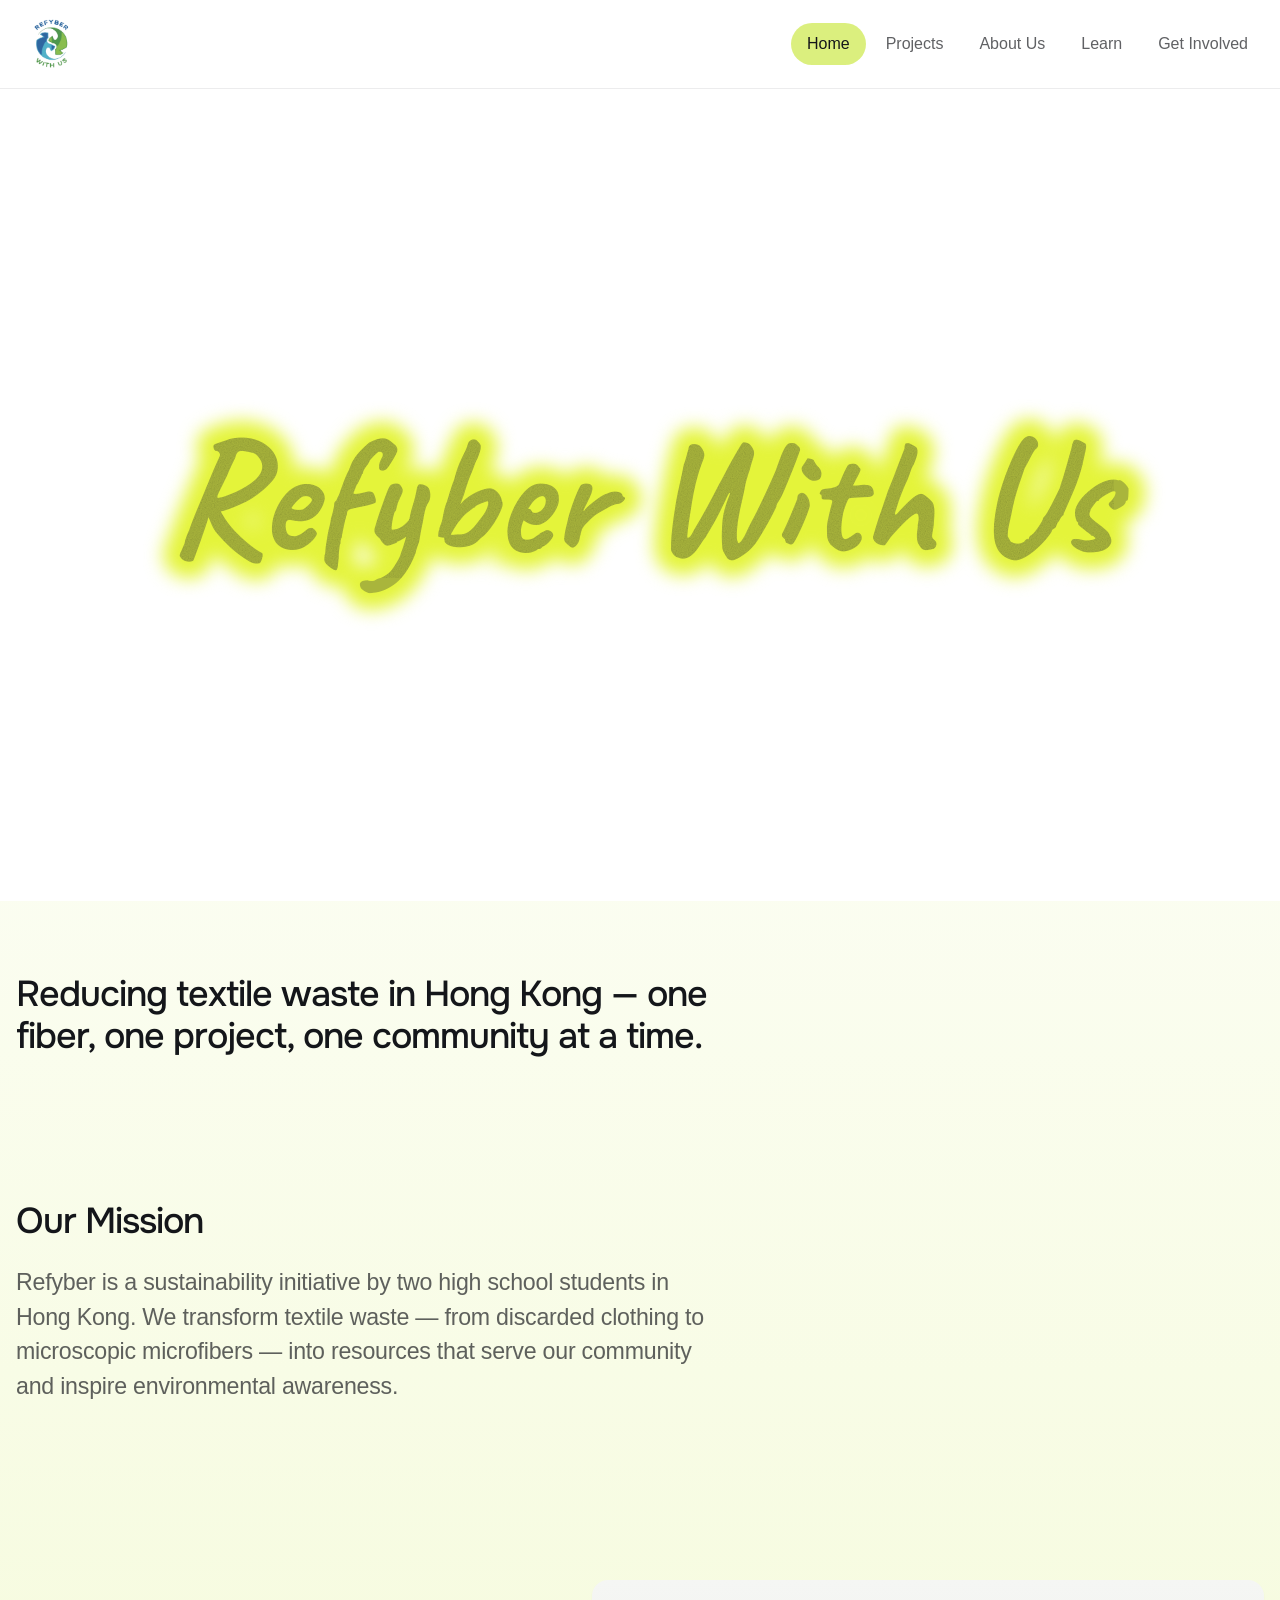
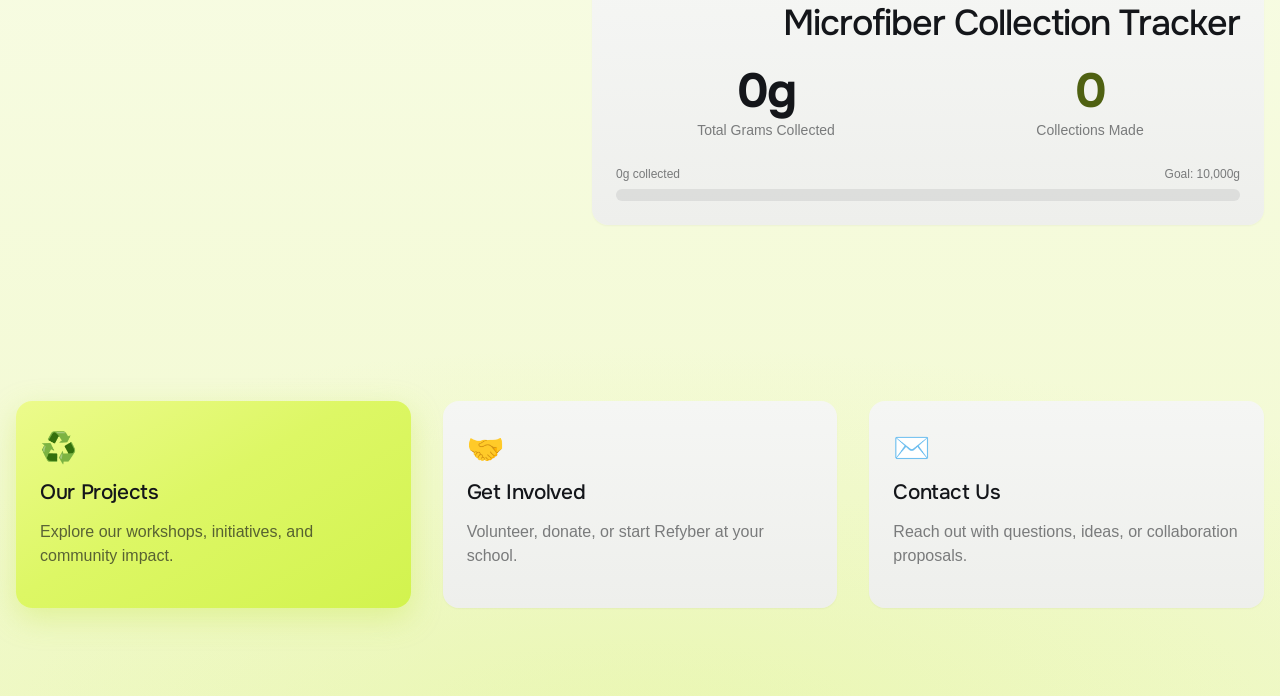
==== commit a80551bb: "3" ====
--- a/index.html
+++ b/index.html
@@ -10,7 +10,7 @@
     <link href="https://fonts.googleapis.com/css2?family=Caveat:wght@600;700&family=Onest:wght@400;500;600;700&display=swap" rel="stylesheet" />
     <link rel="stylesheet" href="./styles.css" />
   </head>
-  <body>
+  <body class="page-home">
     <div class="site">
       <nav class="nav" aria-label="Main navigation">
         <div class="nav-inner">
--- a/styles.css
+++ b/styles.css
@@ -57,6 +57,25 @@
   pointer-events: none;
   background:
     radial-gradient(56rem 40rem at 50% 120%, rgba(205, 234, 76, 0.14), transparent 64%);
+}
+
+/* One continuous lime wash behind the homepage. It spans the whole document
+   (scrolls with the page): the hero stays white, the green fades in from the
+   Our Mission area and deepens toward the bottom — a single unified field */
+body.page-home {
+  position: relative;
+}
+
+body.page-home::before {
+  position: absolute;
+  background:
+    radial-gradient(110% 24% at 50% 102%, rgba(214, 240, 110, 0.3), transparent 72%),
+    linear-gradient(180deg,
+      rgba(205, 234, 76, 0) 0%,
+      rgba(205, 234, 76, 0) 18%,
+      rgba(205, 234, 76, 0.08) 38%,
+      rgba(205, 234, 76, 0.17) 70%,
+      rgba(205, 234, 76, 0.27) 100%);
 }
 
 a {
@@ -417,27 +436,6 @@
   transition: transform 220ms ease, box-shadow 220ms ease, border-color 220ms ease;
 }
 
-/* Gentle stagger so a row of small cards feels composed, not rigid */
-@media (min-width: 768px) {
-  .grid.three > .card-link {
-    position: relative;
-  }
-
-  .grid.three > .card-link:nth-child(1) {
-    left: -0.75rem;
-  }
-
-  .grid.three > .card-link:nth-child(2) {
-    margin-top: 3rem;
-    left: 1.25rem;
-  }
-
-  .grid.three > .card-link:nth-child(3) {
-    margin-top: 1.25rem;
-    left: -0.5rem;
-  }
-}
-
 .card-link:hover {
   transform: translateY(-0.3rem);
   box-shadow: var(--shadow-md);
@@ -527,6 +525,23 @@
   max-width: 19rem;
   margin-inline: auto;
   text-align: left;
+}
+
+.founders {
+  justify-content: center;
+  max-width: 44rem;
+  margin-top: 3rem;
+  margin-inline: auto;
+}
+
+@media (min-width: 768px) {
+  .founders {
+    grid-template-columns: repeat(2, 19rem);
+  }
+}
+
+.founder h3 {
+  text-align: center;
 }
 
 .founder-photo {
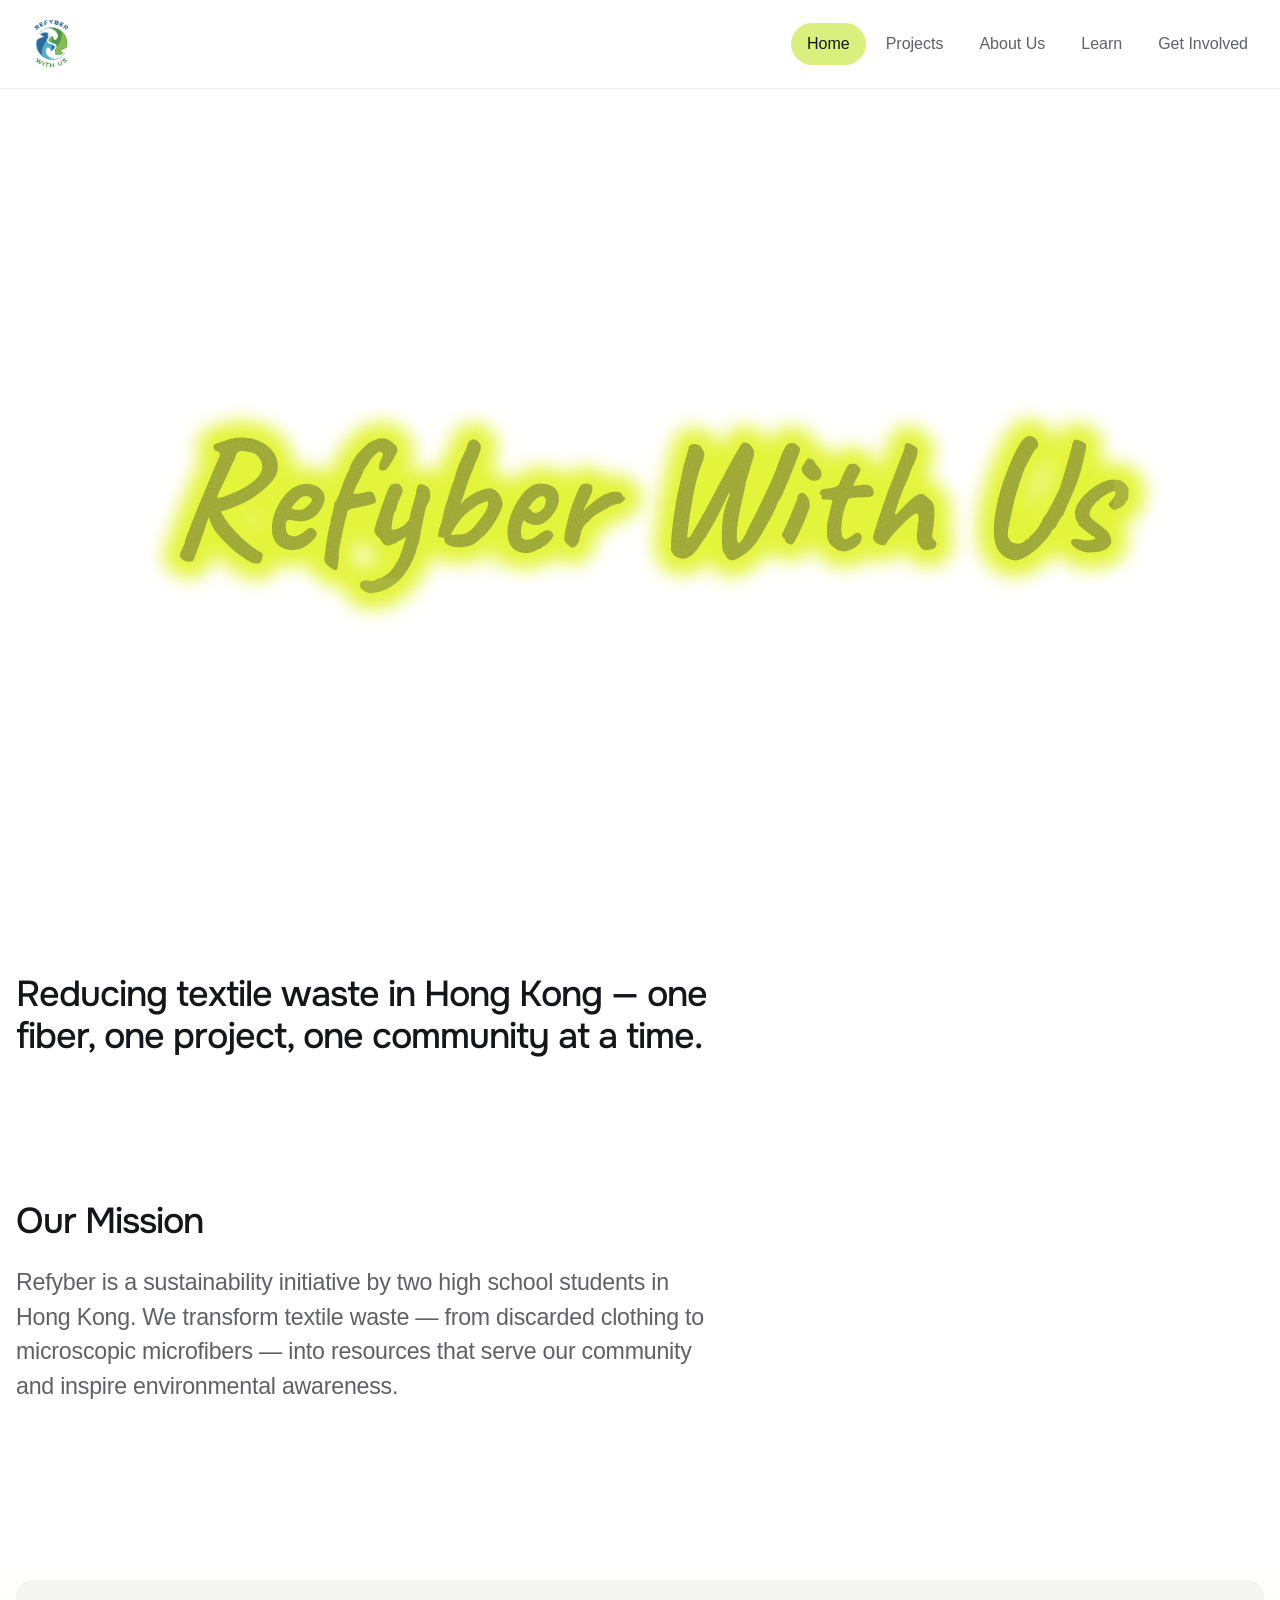
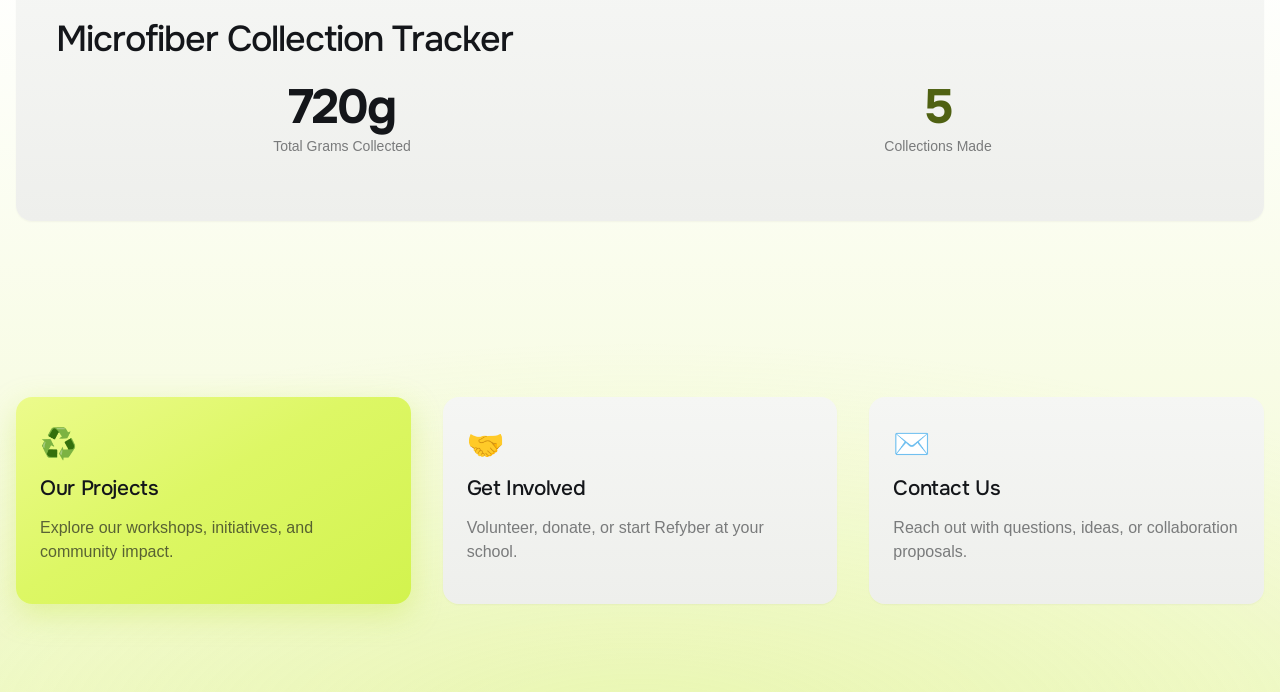
==== commit d9acd036: "3" ====
--- a/index.html
+++ b/index.html
@@ -55,14 +55,12 @@
         </section>
         <section class="section">
           <div class="container">
-            <div class="tracker panel text-right">
+            <div class="tracker panel">
               <h2>Microfiber Collection Tracker</h2>
               <div class="stats">
-                <div class="stat"><strong>0g</strong><span class="muted small">Total Grams Collected</span></div>
-                <div class="stat"><strong>0</strong><span class="muted small">Collections Made</span></div>
+                <div class="stat"><strong>720g</strong><span class="muted small">Total Grams Collected</span></div>
+                <div class="stat"><strong>5</strong><span class="muted small">Collections Made</span></div>
               </div>
-              <div class="progress-labels"><span>0g collected</span><span>Goal: 10,000g</span></div>
-              <div class="progress"><div class="progress-bar"></div></div>
             </div>
           </div>
         </section>
--- a/styles.css
+++ b/styles.css
@@ -72,9 +72,9 @@
     radial-gradient(110% 24% at 50% 102%, rgba(214, 240, 110, 0.3), transparent 72%),
     linear-gradient(180deg,
       rgba(205, 234, 76, 0) 0%,
-      rgba(205, 234, 76, 0) 18%,
-      rgba(205, 234, 76, 0.08) 38%,
-      rgba(205, 234, 76, 0.17) 70%,
+      rgba(205, 234, 76, 0) 68%,
+      rgba(205, 234, 76, 0.09) 80%,
+      rgba(205, 234, 76, 0.18) 91%,
       rgba(205, 234, 76, 0.27) 100%);
 }
 
@@ -468,6 +468,27 @@
   font-size: 1.875rem;
 }
 
+/* Pill chips for simple lists (e.g. microplastic sources) */
+.chips {
+  display: flex;
+  flex-wrap: wrap;
+  gap: 1rem;
+  justify-content: center;
+  margin-top: 2.5rem;
+}
+
+.chip {
+  padding: 0.85rem 1.5rem;
+  border-radius: 999px;
+  background: var(--grad-metal);
+  box-shadow: var(--shadow-sm);
+  font-weight: 500;
+}
+
+.chip.accent-fill {
+  background: var(--grad-accent);
+}
+
 /* Scattered project cards — small cards drifting across the canvas */
 .scatter {
   display: grid;
@@ -476,6 +497,42 @@
 
 .scatter .card {
   width: 100%;
+}
+
+.scatter-photo {
+  display: block;
+  width: 100%;
+  aspect-ratio: 3 / 2;
+  object-fit: cover;
+  border-radius: 0.65rem;
+  margin-bottom: 1rem;
+}
+
+/* Eco-paper tutorial: numbered steps on the left, video on the right */
+.tutorial {
+  display: grid;
+  gap: 2rem;
+  margin-top: 3rem;
+}
+
+@media (min-width: 900px) {
+  .tutorial {
+    grid-template-columns: minmax(0, 1fr) minmax(0, 1fr);
+    align-items: start;
+  }
+
+  .tutorial .ecopaper-video {
+    position: sticky;
+    top: 7rem;
+  }
+}
+
+.ecopaper-video {
+  display: block;
+  width: 100%;
+  border-radius: 1rem;
+  box-shadow: var(--shadow-md);
+  cursor: pointer;
 }
 
 .scatter-num {
@@ -488,34 +545,37 @@
   line-height: 1;
 }
 
+/* Compact interlocking layout (like the reference): three columns, the middle
+   card straddling both rows, slight vertical offsets — everything in one view */
 @media (min-width: 900px) {
   .scatter {
-    gap: 0;
-  }
-
-  .scatter .card {
-    width: 22rem;
+    grid-template-columns: repeat(3, minmax(0, 1fr));
+    gap: 2rem;
+    align-items: start;
   }
 
   .scatter .s1 {
-    margin: 0 0 2.5rem 0;
+    grid-area: 1 / 1;
   }
 
   .scatter .s2 {
-    margin: -5rem 6% 2.5rem auto;
+    grid-area: 1 / 3;
+    margin-top: 3.5rem;
   }
 
   .scatter .s3 {
-    margin: 0 0 2.5rem 32%;
+    grid-area: 1 / 2 / 3 / 3;
+    align-self: center;
   }
 
   .scatter .s4 {
-    width: 30rem;
-    margin: 1rem 0 2.5rem 3%;
+    grid-area: 2 / 1;
+    margin-top: 1rem;
   }
 
   .scatter .s5 {
-    margin: -7rem 10% 0 auto;
+    grid-area: 2 / 3;
+    margin-top: 4.5rem;
   }
 }
 
@@ -563,7 +623,8 @@
 }
 
 .tracker {
-  width: min(100% - 2rem, 42rem);
+  width: 100%;
+  padding: 2.5rem;
   margin: 0 auto;
 }
 
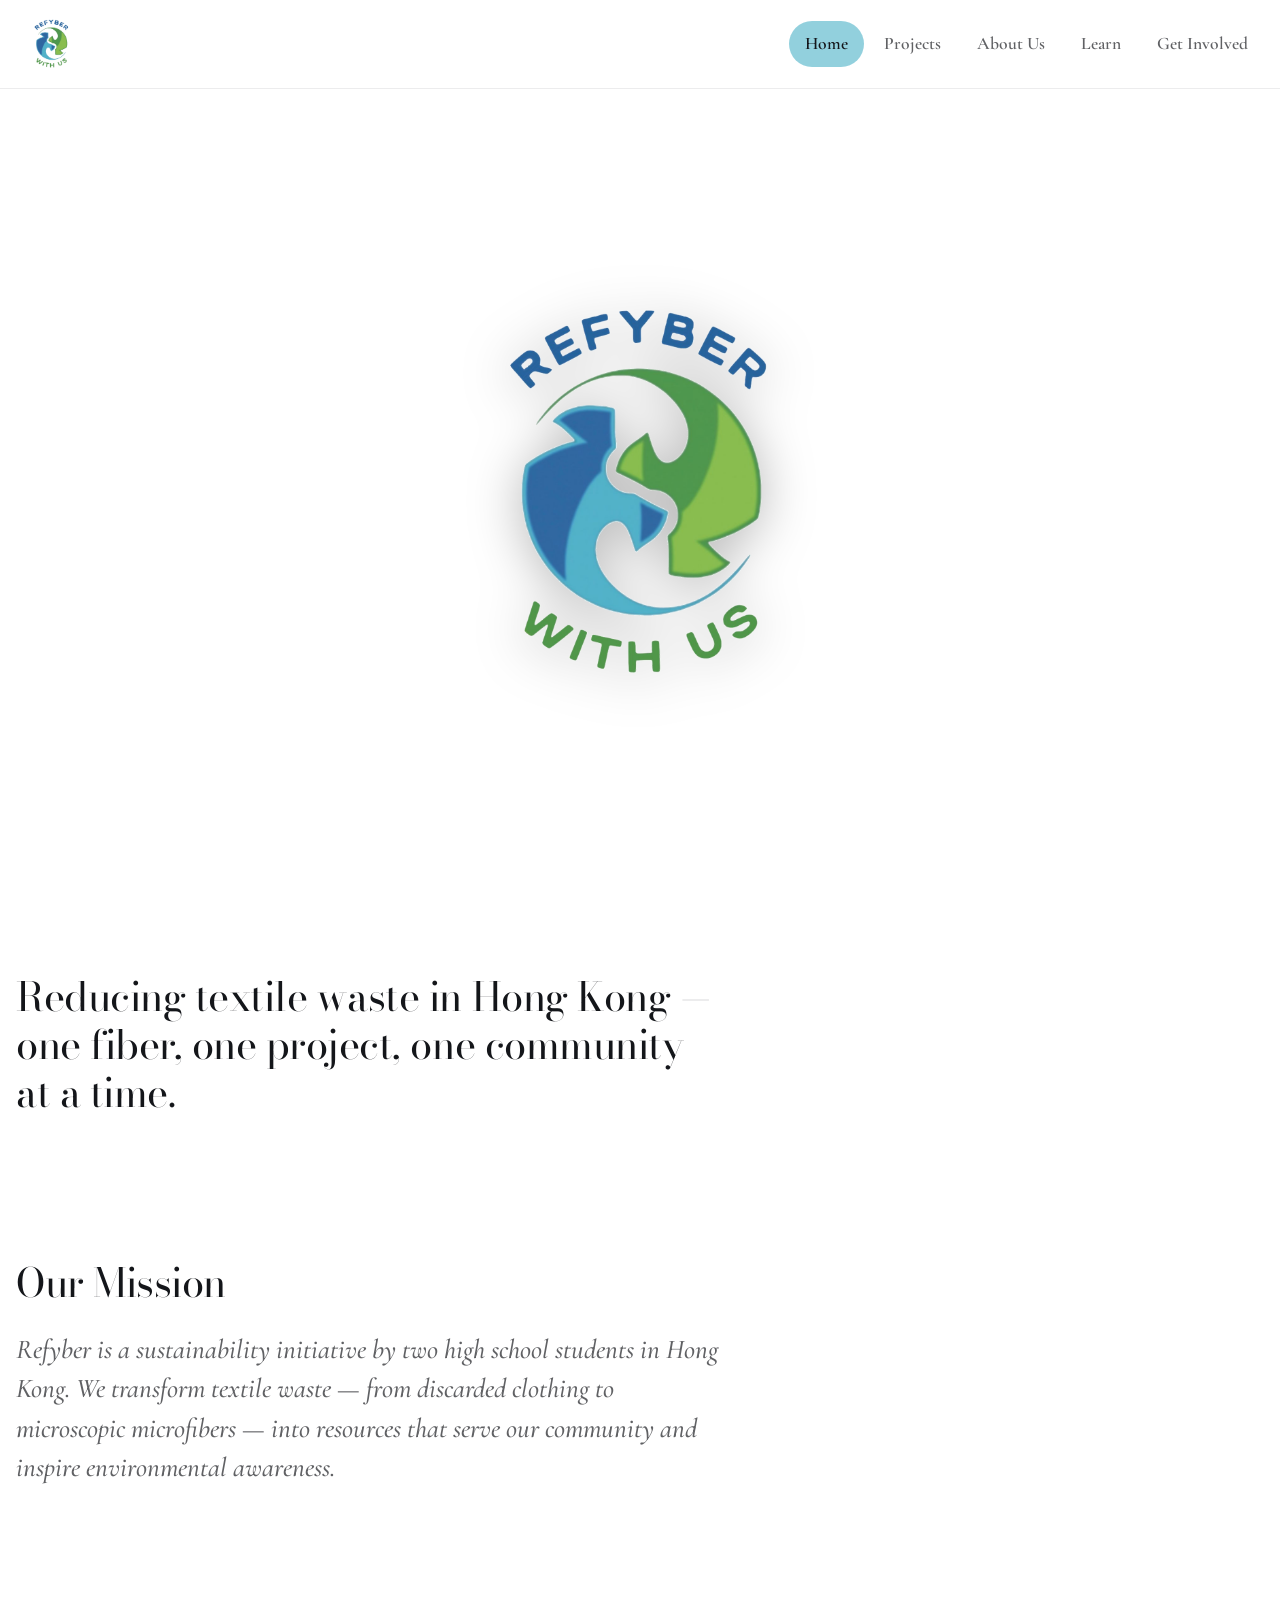
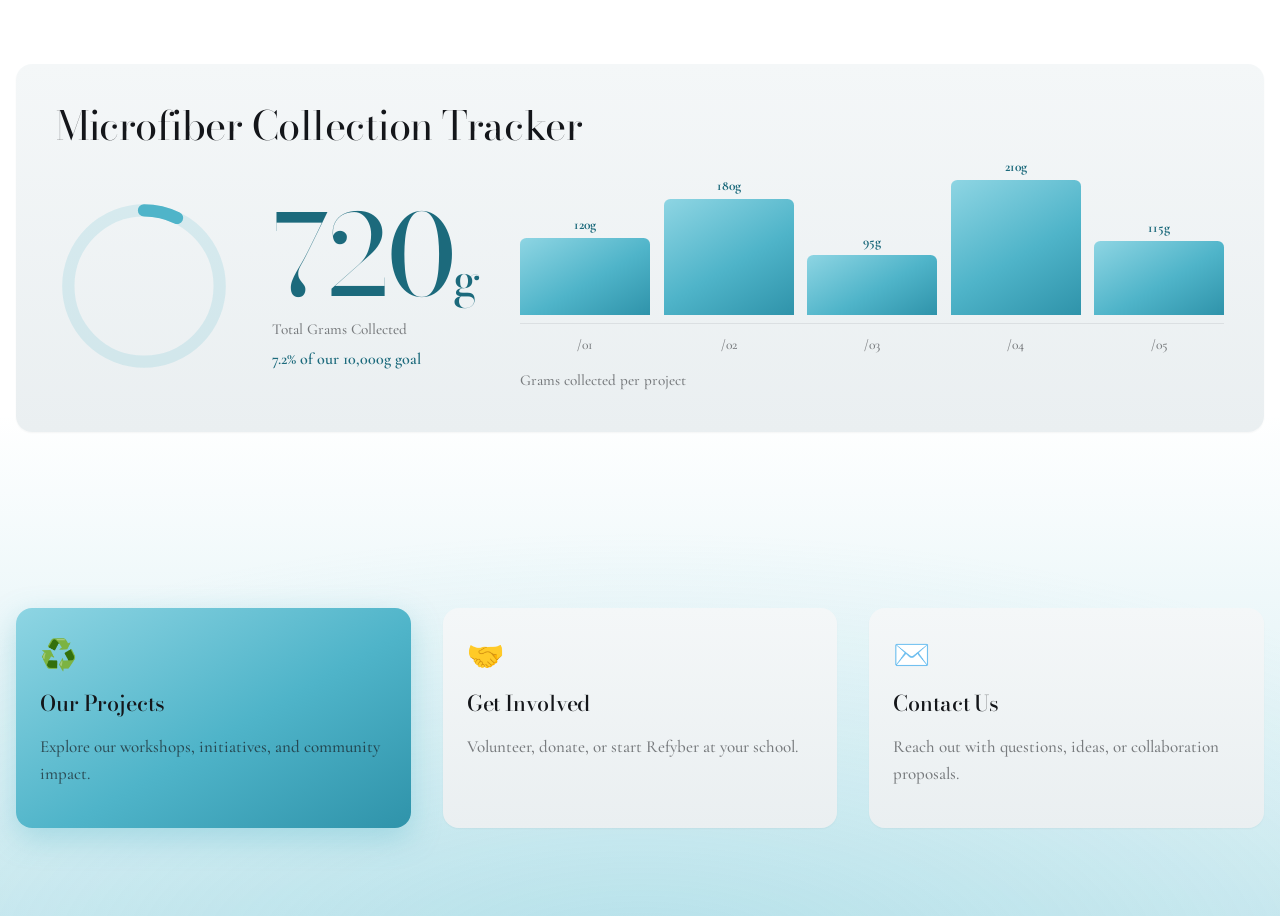
==== commit d331997d: "3" ====
--- a/index.html
+++ b/index.html
@@ -7,7 +7,7 @@
     <meta name="description" content="A sustainability initiative by students in Hong Kong focused on textile waste reduction." />
     <link rel="preconnect" href="https://fonts.googleapis.com" />
     <link rel="preconnect" href="https://fonts.gstatic.com" crossorigin />
-    <link href="https://fonts.googleapis.com/css2?family=Caveat:wght@600;700&family=Onest:wght@400;500;600;700&display=swap" rel="stylesheet" />
+    <link href="https://fonts.googleapis.com/css2?family=Bodoni+Moda:ital,opsz,wght@0,6..96,400;0,6..96,500;1,6..96,400&family=Cormorant+Garamond:ital,wght@0,400;0,500;0,600;0,700;1,400;1,500&display=swap" rel="stylesheet" />
     <link rel="stylesheet" href="./styles.css" />
   </head>
   <body class="page-home">
@@ -40,7 +40,7 @@
           <video class="hero-video" muted playsinline preload="auto">
             <source src="./hero-video.mp4" type="video/mp4" />
           </video>
-          <h1 class="hero-word" data-text="Refyber With Us">Refyber With Us</h1>
+          <img class="hero-logo" src="./refyber-logo.png" alt="Refyber With Us" />
         </section>
         <section class="home-copy">
           <div class="container text-left">
@@ -57,9 +57,27 @@
           <div class="container">
             <div class="tracker panel">
               <h2>Microfiber Collection Tracker</h2>
-              <div class="stats">
-                <div class="stat"><strong>720g</strong><span class="muted small">Total Grams Collected</span></div>
-                <div class="stat"><strong>5</strong><span class="muted small">Collections Made</span></div>
+              <div class="tracker-viz">
+                <svg class="tracker-ring" viewBox="0 0 200 200" role="img" aria-label="720 grams of 10,000 gram goal collected">
+                  <circle class="ring-track" cx="100" cy="100" r="86" />
+                  <circle class="ring-fill" cx="100" cy="100" r="86" />
+                </svg>
+                <div class="tracker-figure">
+                  <strong>720<span class="unit">g</span></strong>
+                  <span class="muted small">Total Grams Collected</span>
+                  <span class="tracker-goal">7.2% of our 10,000g goal</span>
+                </div>
+                <div class="tracker-chart" role="img" aria-label="Grams collected per project: 120, 180, 95, 210, 115">
+                  <div class="chart-bars">
+                    <span class="bar" style="--v:57%"><em>120g</em></span>
+                    <span class="bar" style="--v:86%"><em>180g</em></span>
+                    <span class="bar" style="--v:45%"><em>95g</em></span>
+                    <span class="bar" style="--v:100%"><em>210g</em></span>
+                    <span class="bar" style="--v:55%"><em>115g</em></span>
+                  </div>
+                  <div class="chart-axis"><span>/01</span><span>/02</span><span>/03</span><span>/04</span><span>/05</span></div>
+                  <span class="chart-caption muted small">Grams collected per project</span>
+                </div>
               </div>
             </div>
           </div>
--- a/styles.css
+++ b/styles.css
@@ -9,19 +9,20 @@
   --page-2: #f7f8f6;
   --line: rgba(20, 22, 26, 0.08);
 
-  /* Lime / chartreuse accent (from reference) — used as a FILL with dark text */
-  --accent: #d7f24c;
-  --accent-strong: #c6ea36;
-  --accent-soft: rgba(210, 240, 80, 0.22);
-  --accent-ink: #4f6112; /* readable green for text on light */
+  /* Teal accent (#4FB4C9) — used as a FILL with dark text */
+  --accent: #4fb4c9;
+  --accent-strong: #3aa3ba;
+  --accent-soft: rgba(79, 180, 201, 0.16);
+  --accent-ink: #1c6a7c; /* readable teal for text on light */
+  --accent-rgb: 79, 180, 201;
 
   --graphite: #23262f;
   --graphite-2: #101216;
 
-  /* Gradients */
-  --grad-page: linear-gradient(180deg, #ffffff 0%, #f7f8f6 100%);
-  --grad-metal: linear-gradient(180deg, #f5f6f4 0%, #eeefec 100%);
-  --grad-accent: linear-gradient(150deg, #ecfb8c 0%, #ddf765 45%, #d2f34e 100%);
+  /* Gradients — all extending from #4FB4C9 */
+  --grad-page: linear-gradient(180deg, #ffffff 0%, #f6f9fa 100%);
+  --grad-metal: linear-gradient(180deg, #f4f7f8 0%, #eaeff1 100%);
+  --grad-accent: linear-gradient(150deg, #8ed5e3 0%, #4fb4c9 55%, #2f93aa 100%);
   --grad-dark: linear-gradient(168deg, #16171a 0%, #0d0e10 100%);
 
   --shadow-sm: 0 1px 2px rgba(20, 22, 26, 0.04);
@@ -43,8 +44,10 @@
   color: var(--ink);
   background: var(--grad-page);
   background-attachment: fixed;
-  font-family: Helvetica, "Helvetica Neue", Arial, sans-serif;
-  line-height: 1.5;
+  font-family: "Cormorant Garamond", Georgia, "Times New Roman", serif;
+  font-size: 1.0625rem;
+  font-weight: 500;
+  line-height: 1.6;
   -webkit-font-smoothing: antialiased;
 }
 
@@ -56,7 +59,7 @@
   z-index: -1;
   pointer-events: none;
   background:
-    radial-gradient(56rem 40rem at 50% 120%, rgba(205, 234, 76, 0.14), transparent 64%);
+    radial-gradient(56rem 40rem at 50% 120%, rgba(79, 180, 201, 0.14), transparent 64%);
 }
 
 /* One continuous lime wash behind the homepage. It spans the whole document
@@ -69,13 +72,13 @@
 body.page-home::before {
   position: absolute;
   background:
-    radial-gradient(110% 24% at 50% 102%, rgba(214, 240, 110, 0.3), transparent 72%),
+    radial-gradient(110% 24% at 50% 102%, rgba(126, 205, 220, 0.3), transparent 72%),
     linear-gradient(180deg,
-      rgba(205, 234, 76, 0) 0%,
-      rgba(205, 234, 76, 0) 68%,
-      rgba(205, 234, 76, 0.09) 80%,
-      rgba(205, 234, 76, 0.18) 91%,
-      rgba(205, 234, 76, 0.27) 100%);
+      rgba(79, 180, 201, 0) 0%,
+      rgba(79, 180, 201, 0) 80%,
+      rgba(79, 180, 201, 0.1) 88%,
+      rgba(79, 180, 201, 0.19) 95%,
+      rgba(79, 180, 201, 0.27) 100%);
 }
 
 a {
@@ -142,15 +145,15 @@
   padding: 0.55rem 1rem;
   border-radius: 999px;
   color: var(--ink-soft);
-  font-size: 1rem;
-  font-weight: 500;
+  font-size: 1.1rem;
+  font-weight: 600;
   transition: color 160ms ease, background-color 160ms ease;
 }
 
 .nav-link:hover,
 .nav-link.active {
   color: var(--ink);
-  background: rgba(197, 230, 48, 0.62);
+  background: rgba(79, 180, 201, 0.62);
 }
 
 .menu-button {
@@ -179,7 +182,7 @@
   flex: 1;
 }
 
-/* White hero with a soft-focus lime handwritten wordmark (resting-state look) */
+/* White hero: the logo sits centred and stays visible while the video plays */
 .hero-liquid {
   position: relative;
   display: grid;
@@ -207,50 +210,13 @@
   opacity: 1;
 }
 
-.hero-word {
+.hero-logo {
   position: relative;
-  z-index: 0;
-  margin: 0;
-  font-family: "Caveat", cursive;
-  font-weight: 700;
-  font-size: clamp(2.75rem, 13vw, 12rem);
-  line-height: 1;
-  letter-spacing: 0;
-  white-space: nowrap;
-  text-align: center;
-  color: #a9b53c; /* lighter olive handwriting */
-  -webkit-text-fill-color: #a9b53c;
-}
-
-/* Solid bright-lime highlighter blob behind: same handwriting fattened until
-   the strokes merge into one connected shape, then softened at the edges */
-.hero-word::before {
-  content: attr(data-text);
-  position: absolute;
-  inset: 0;
-  z-index: -1;
-  color: #e4f43a;
-  -webkit-text-fill-color: #e4f43a;
-  -webkit-text-stroke: 0.2em #e4f43a;
-  paint-order: stroke fill;
-  filter: blur(0.055em);
-}
-
-/* Subtle ink/grain texture clipped into the letters — fails safe (no texture if unsupported) */
-.hero-word::after {
-  content: attr(data-text);
-  position: absolute;
-  inset: 0;
-  z-index: 1;
-  pointer-events: none;
-  background-image: url("data:image/svg+xml,%3Csvg%20xmlns='http://www.w3.org/2000/svg'%20width='140'%20height='140'%3E%3Cfilter%20id='n'%3E%3CfeTurbulence%20type='fractalNoise'%20baseFrequency='0.9'%20numOctaves='2'%20stitchTiles='stitch'/%3E%3CfeColorMatrix%20type='saturate'%20values='0'/%3E%3C/filter%3E%3Crect%20width='140'%20height='140'%20filter='url(%23n)'/%3E%3C/svg%3E");
-  background-size: 150px 150px;
-  -webkit-background-clip: text;
-  background-clip: text;
-  -webkit-text-fill-color: transparent;
-  color: transparent;
-  mix-blend-mode: multiply;
-  opacity: 0.4;
+  z-index: 3; /* above the video, so it stays visible during playback */
+  width: min(72vw, 34rem);
+  height: auto;
+  object-fit: contain;
+  filter: drop-shadow(0 6px 26px rgba(0, 0, 0, 0.28));
 }
 
 .home-copy {
@@ -290,19 +256,22 @@
   width: min(100%, 44rem);
   margin: 0 auto;
   color: var(--ink-soft);
-  font-size: clamp(1.2rem, 2.7vw, 1.45rem);
-  line-height: 1.5;
-  letter-spacing: -0.01em;
+  font-family: "Cormorant Garamond", Georgia, serif;
+  font-style: italic;
+  font-size: clamp(1.35rem, 2.9vw, 1.7rem);
+  line-height: 1.45;
+  letter-spacing: 0;
 }
 
 .home-copy p {
   margin-bottom: 0;
-  font-family: "Onest", "Helvetica Neue", Arial, sans-serif;
-  color: var(--ink);
-  font-size: clamp(1.6rem, 3.6vw, 2.25rem);
-  font-weight: 500;
-  letter-spacing: -0.028em;
-  line-height: 1.18;
+  font-family: "Bodoni Moda", "Times New Roman", serif;
+  font-style: normal;
+  color: var(--ink);
+  font-size: clamp(1.75rem, 3.8vw, 2.5rem);
+  font-weight: 400;
+  letter-spacing: -0.012em;
+  line-height: 1.2;
 }
 
 .page-hero {
@@ -322,10 +291,10 @@
   border-radius: 999px;
   color: var(--ink);
   background: var(--grad-accent);
-  box-shadow: 0 2px 14px rgba(205, 240, 70, 0.5);
-  font-size: 0.75rem;
-  font-weight: 600;
-  letter-spacing: 0.08em;
+  box-shadow: 0 2px 14px rgba(79, 180, 201, 0.45);
+  font-size: 0.8rem;
+  font-weight: 700;
+  letter-spacing: 0.12em;
   text-transform: uppercase;
 }
 
@@ -333,34 +302,34 @@
 h2,
 h3 {
   margin: 0;
-  font-family: "Onest", "Helvetica Neue", Arial, sans-serif;
-  line-height: 1.05;
-  letter-spacing: -0.03em;
+  font-family: "Bodoni Moda", "Times New Roman", serif;
+  line-height: 1.1;
+  letter-spacing: -0.015em;
 }
 
 h1 {
   margin-bottom: 1.25rem;
   color: var(--ink);
-  font-size: clamp(2.75rem, 9vw, 5.75rem);
-  font-weight: 500;
-  letter-spacing: -0.045em;
-  line-height: 0.98;
+  font-size: clamp(3rem, 9.5vw, 6.5rem);
+  font-weight: 400;
+  letter-spacing: -0.02em;
+  line-height: 1.02;
 }
 
 h2 {
   margin-bottom: 1.5rem;
   color: var(--ink);
-  font-size: clamp(1.6rem, 3.6vw, 2.25rem);
-  font-weight: 500;
-  letter-spacing: -0.028em;
-  line-height: 1.08;
+  font-size: clamp(1.75rem, 3.8vw, 2.5rem);
+  font-weight: 400;
+  letter-spacing: -0.012em;
+  line-height: 1.12;
 }
 
 h3 {
   margin-bottom: 0.75rem;
-  font-size: 1.3rem;
+  font-size: 1.35rem;
   font-weight: 500;
-  letter-spacing: -0.018em;
+  letter-spacing: -0.005em;
 }
 
 .section {
@@ -377,8 +346,8 @@
 
 .body-copy {
   color: var(--ink-soft);
-  font-size: 1.0625rem;
-  line-height: 1.75;
+  font-size: 1.2rem;
+  line-height: 1.7;
 }
 
 .body-copy p {
@@ -392,7 +361,7 @@
   border-radius: 0 0.75rem 0.75rem 0;
   color: var(--ink);
   background: var(--accent-soft);
-  font-family: "Onest", "Helvetica Neue", Arial, sans-serif;
+  font-family: "Bodoni Moda", "Times New Roman", serif;
   font-size: clamp(1.35rem, 2.6vw, 1.75rem);
   font-weight: 500;
   letter-spacing: -0.02em;
@@ -445,7 +414,7 @@
 .card.accent-fill,
 .panel.accent-fill {
   background: var(--grad-accent);
-  box-shadow: 0 10px 30px rgba(196, 230, 60, 0.35);
+  box-shadow: 0 10px 30px rgba(79, 180, 201, 0.35);
 }
 
 .accent-fill .muted {
@@ -453,7 +422,7 @@
 }
 
 .card-link.accent-fill:hover {
-  box-shadow: 0 16px 36px rgba(196, 230, 60, 0.48);
+  box-shadow: 0 16px 36px rgba(79, 180, 201, 0.48);
 }
 
 .accent-fill .button.alt {
@@ -482,7 +451,8 @@
   border-radius: 999px;
   background: var(--grad-metal);
   box-shadow: var(--shadow-sm);
-  font-weight: 500;
+  font-size: 1.05rem;
+  font-weight: 600;
 }
 
 .chip.accent-fill {
@@ -508,6 +478,166 @@
   margin-bottom: 1rem;
 }
 
+/* Clickable project cards */
+.project-card {
+  cursor: pointer;
+  transition: transform 220ms ease, box-shadow 220ms ease;
+}
+
+.project-card:hover,
+.project-card:focus-visible {
+  transform: translateY(-0.3rem);
+  box-shadow: var(--shadow-md);
+  outline: none;
+}
+
+.card-cta {
+  display: block;
+  margin-top: 1rem;
+  color: var(--accent-ink);
+  font-size: 0.85rem;
+  font-weight: 600;
+}
+
+.accent-fill .card-cta {
+  color: var(--ink);
+}
+
+.project-remove {
+  display: inline-block;
+  margin-top: 0.75rem;
+  padding: 0;
+  border: 0;
+  background: transparent;
+  color: var(--ink-mute);
+  font-size: 0.85rem;
+  cursor: pointer;
+}
+
+.project-remove:hover {
+  color: var(--accent-ink);
+  text-decoration: underline;
+}
+
+/* Reflection modal */
+.modal {
+  position: fixed;
+  inset: 0;
+  z-index: 50;
+  display: grid;
+  place-items: center;
+  padding: 1.5rem;
+}
+
+.modal[hidden] {
+  display: none;
+}
+
+.modal-backdrop {
+  position: absolute;
+  inset: 0;
+  background: rgba(12, 20, 24, 0.55);
+  backdrop-filter: blur(3px);
+}
+
+.modal-panel {
+  position: relative;
+  width: min(100%, 40rem);
+  max-height: 86vh;
+  overflow-y: auto;
+  padding: 2.25rem;
+  border-radius: 1.25rem;
+  background: var(--surface);
+  box-shadow: 0 30px 70px rgba(12, 20, 24, 0.3);
+}
+
+.modal-close {
+  position: absolute;
+  top: 1rem;
+  right: 1.15rem;
+  width: 2.25rem;
+  height: 2.25rem;
+  border: 0;
+  border-radius: 999px;
+  background: transparent;
+  color: var(--ink-soft);
+  font-size: 1.75rem;
+  line-height: 1;
+  cursor: pointer;
+}
+
+.modal-close:hover {
+  background: var(--accent-soft);
+  color: var(--ink);
+}
+
+.modal-note {
+  margin: 0 0 1.5rem;
+  color: var(--ink-mute);
+  font-size: 0.9rem;
+}
+
+.reflections {
+  display: grid;
+  gap: 1rem;
+  margin-bottom: 1.75rem;
+}
+
+.reflection {
+  padding: 1.15rem 1.25rem;
+  border-radius: 0.85rem;
+  background: var(--grad-metal);
+}
+
+.reflection-head {
+  display: flex;
+  justify-content: space-between;
+  gap: 1rem;
+  margin-bottom: 0.4rem;
+}
+
+.reflection-name {
+  font-weight: 600;
+}
+
+.reflection-date {
+  color: var(--ink-mute);
+  font-size: 0.8rem;
+}
+
+.reflection p {
+  margin: 0;
+  color: var(--ink-soft);
+}
+
+.reflection img,
+.rf-preview {
+  width: 100%;
+  max-height: 16rem;
+  object-fit: cover;
+  border-radius: 0.65rem;
+  margin-top: 0.85rem;
+}
+
+.reflections-empty {
+  color: var(--ink-mute);
+  font-style: italic;
+}
+
+.reflection-delete {
+  align-self: start;
+  border: 0;
+  background: transparent;
+  color: var(--ink-mute);
+  font-size: 0.8rem;
+  cursor: pointer;
+}
+
+.reflection-delete:hover {
+  color: var(--accent-ink);
+  text-decoration: underline;
+}
+
 /* Eco-paper tutorial: numbered steps on the left, video on the right */
 .tutorial {
   display: grid;
@@ -538,7 +668,7 @@
 .scatter-num {
   display: block;
   margin-bottom: 0.75rem;
-  font-family: "Onest", "Helvetica Neue", Arial, sans-serif;
+  font-family: "Bodoni Moda", "Times New Roman", serif;
   font-size: 2.25rem;
   font-weight: 500;
   letter-spacing: -0.04em;
@@ -597,6 +727,8 @@
 @media (min-width: 768px) {
   .founders {
     grid-template-columns: repeat(2, 19rem);
+    gap: 7rem;
+    max-width: 45rem;
   }
 }
 
@@ -619,13 +751,161 @@
 }
 
 .small {
-  font-size: 0.875rem;
+  font-size: 0.95rem;
 }
 
 .tracker {
   width: 100%;
   padding: 2.5rem;
   margin: 0 auto;
+}
+
+/* Tracker: a single figure visualised as a progress ring */
+.tracker-viz {
+  display: flex;
+  flex-wrap: wrap;
+  align-items: center;
+  gap: 2.5rem;
+  margin-top: 2rem;
+}
+
+.tracker-ring {
+  flex: none;
+  width: 11rem;
+  height: 11rem;
+  transform: rotate(-90deg);
+}
+
+.ring-track,
+.ring-fill {
+  fill: none;
+  stroke-width: 14;
+  stroke-linecap: round;
+}
+
+.ring-track {
+  stroke: rgba(79, 180, 201, 0.16);
+}
+
+.ring-fill {
+  stroke: var(--accent);
+  /* r=86 → circumference ≈ 540.4; 7.2% of goal filled */
+  stroke-dasharray: 540.4;
+  stroke-dashoffset: 501.5;
+}
+
+.tracker-figure {
+  display: flex;
+  flex-direction: column;
+  gap: 0.35rem;
+}
+
+.tracker-figure strong {
+  font-family: "Bodoni Moda", "Times New Roman", serif;
+  font-size: clamp(4rem, 11vw, 7rem);
+  font-weight: 400;
+  line-height: 1;
+  letter-spacing: -0.02em;
+  color: var(--accent-ink);
+}
+
+.tracker-figure .unit {
+  font-size: 0.42em;
+  letter-spacing: 0;
+}
+
+.tracker-goal {
+  color: var(--accent-ink);
+  font-size: 1rem;
+  font-weight: 600;
+}
+
+/* Animated per-project bar chart, filling the empty right side of the tracker */
+.tracker-chart {
+  flex: 1 1 18rem;
+  min-width: 15rem;
+  display: flex;
+  flex-direction: column;
+  gap: 0.6rem;
+}
+
+.chart-bars {
+  display: grid;
+  grid-template-columns: repeat(5, minmax(0, 1fr));
+  align-items: end;
+  gap: 0.85rem;
+  height: 9rem;
+  padding-bottom: 0.5rem;
+  border-bottom: 1px solid var(--line);
+}
+
+.chart-bars .bar {
+  position: relative;
+  display: block;
+  height: var(--v);
+  border-radius: 0.4rem 0.4rem 0 0;
+  background: var(--grad-accent);
+  transform-origin: bottom;
+  animation: barGrow 900ms cubic-bezier(0.22, 1, 0.36, 1) backwards,
+    barBreathe 4.5s ease-in-out infinite;
+}
+
+.chart-bars .bar:nth-child(1) { animation-delay: 0ms, 0ms; }
+.chart-bars .bar:nth-child(2) { animation-delay: 110ms, 300ms; }
+.chart-bars .bar:nth-child(3) { animation-delay: 220ms, 600ms; }
+.chart-bars .bar:nth-child(4) { animation-delay: 330ms, 900ms; }
+.chart-bars .bar:nth-child(5) { animation-delay: 440ms, 1200ms; }
+
+.chart-bars .bar em {
+  position: absolute;
+  top: -1.5rem;
+  left: 50%;
+  transform: translateX(-50%);
+  color: var(--accent-ink);
+  font-size: 0.85rem;
+  font-style: normal;
+  font-weight: 700;
+  white-space: nowrap;
+}
+
+@keyframes barGrow {
+  from {
+    transform: scaleY(0);
+    opacity: 0;
+  }
+  to {
+    transform: scaleY(1);
+    opacity: 1;
+  }
+}
+
+@keyframes barBreathe {
+  0%,
+  100% {
+    transform: scaleY(1);
+  }
+  50% {
+    transform: scaleY(0.94);
+  }
+}
+
+.chart-axis {
+  display: grid;
+  grid-template-columns: repeat(5, minmax(0, 1fr));
+  gap: 0.85rem;
+  color: var(--ink-mute);
+  font-size: 0.85rem;
+  text-align: center;
+}
+
+.chart-caption {
+  margin-top: 0.15rem;
+}
+
+@media (prefers-reduced-motion: reduce) {
+  .chart-bars .bar {
+    animation: none;
+  }
 }
 
 .stats {
@@ -643,7 +923,7 @@
 
 .stat strong {
   display: block;
-  font-family: "Onest", "Helvetica Neue", Arial, sans-serif;
+  font-family: "Bodoni Moda", "Times New Roman", serif;
   font-size: clamp(2.5rem, 4.5vw, 3rem);
   letter-spacing: -0.04em;
   line-height: 1;
@@ -707,8 +987,8 @@
   border-radius: 999px;
   color: var(--ink);
   background: var(--grad-accent);
-  box-shadow: 0 2px 10px rgba(205, 240, 70, 0.5);
-  font-family: "Onest", "Helvetica Neue", Arial, sans-serif;
+  box-shadow: 0 2px 10px rgba(79, 180, 201, 0.45);
+  font-family: "Bodoni Moda", "Times New Roman", serif;
   font-weight: 600;
 }
 
@@ -726,7 +1006,7 @@
   inset: 0;
   pointer-events: none;
   background:
-    radial-gradient(34rem 24rem at 88% 112%, rgba(205, 234, 76, 0.16), transparent 62%);
+    radial-gradient(34rem 24rem at 88% 112%, rgba(79, 180, 201, 0.16), transparent 62%);
 }
 
 .dark-band > * {
@@ -746,7 +1026,7 @@
 
 .number strong {
   display: block;
-  font-family: "Onest", "Helvetica Neue", Arial, sans-serif;
+  font-family: "Bodoni Moda", "Times New Roman", serif;
   font-size: clamp(3.25rem, 9vw, 4.75rem);
   line-height: 0.95;
   letter-spacing: -0.045em;
@@ -767,8 +1047,9 @@
   border-radius: 0.65rem;
   color: var(--surface);
   background: var(--grad-dark);
+  font-size: 1.05rem;
   font-weight: 600;
-  letter-spacing: 0.01em;
+  letter-spacing: 0.02em;
   cursor: pointer;
   box-shadow: 0 6px 18px rgba(16, 18, 22, 0.2);
   transition: transform 160ms ease, box-shadow 160ms ease, filter 160ms ease;
@@ -777,7 +1058,7 @@
 .button.alt {
   color: var(--ink);
   background: var(--grad-accent);
-  box-shadow: 0 6px 18px rgba(183, 221, 51, 0.35);
+  box-shadow: 0 6px 18px rgba(79, 180, 201, 0.35);
 }
 
 .button:hover {
@@ -797,8 +1078,8 @@
 }
 
 .field label {
-  font-size: 0.875rem;
-  font-weight: 600;
+  font-size: 0.95rem;
+  font-weight: 700;
 }
 
 .field input,
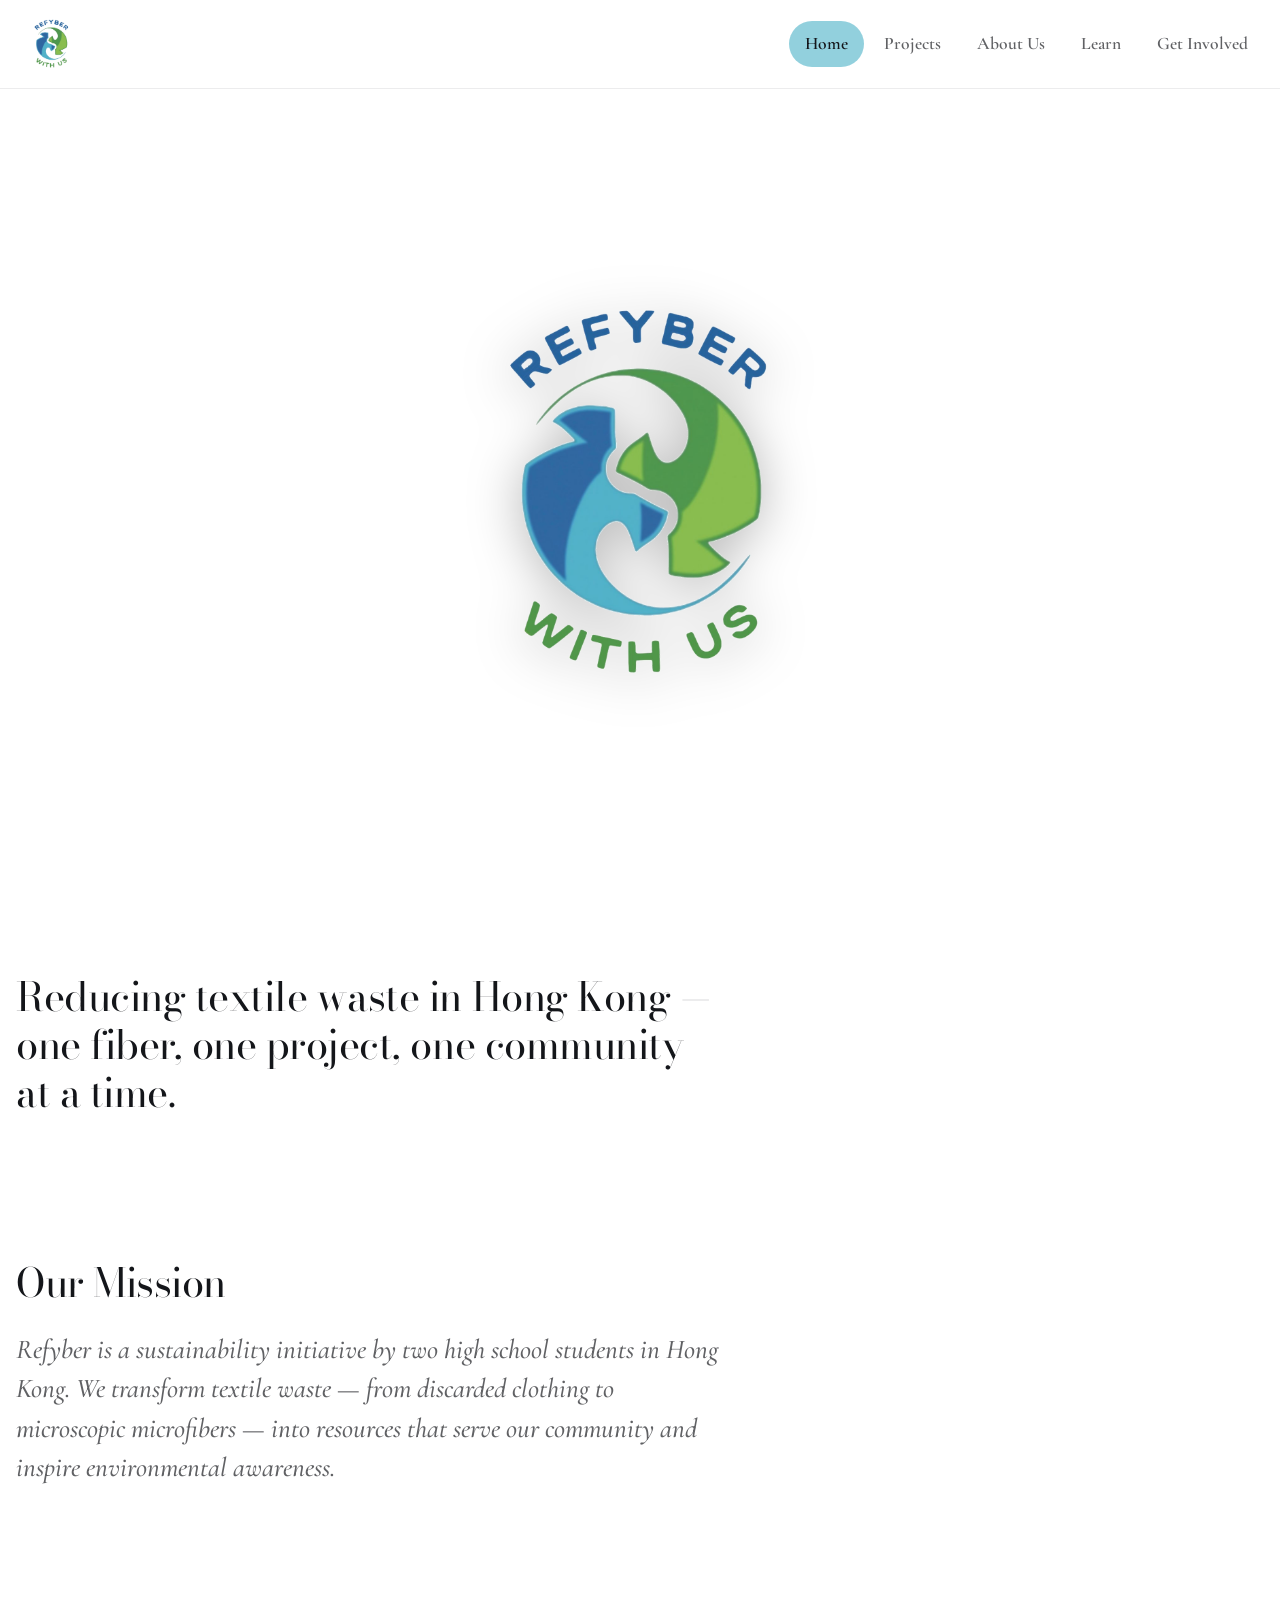
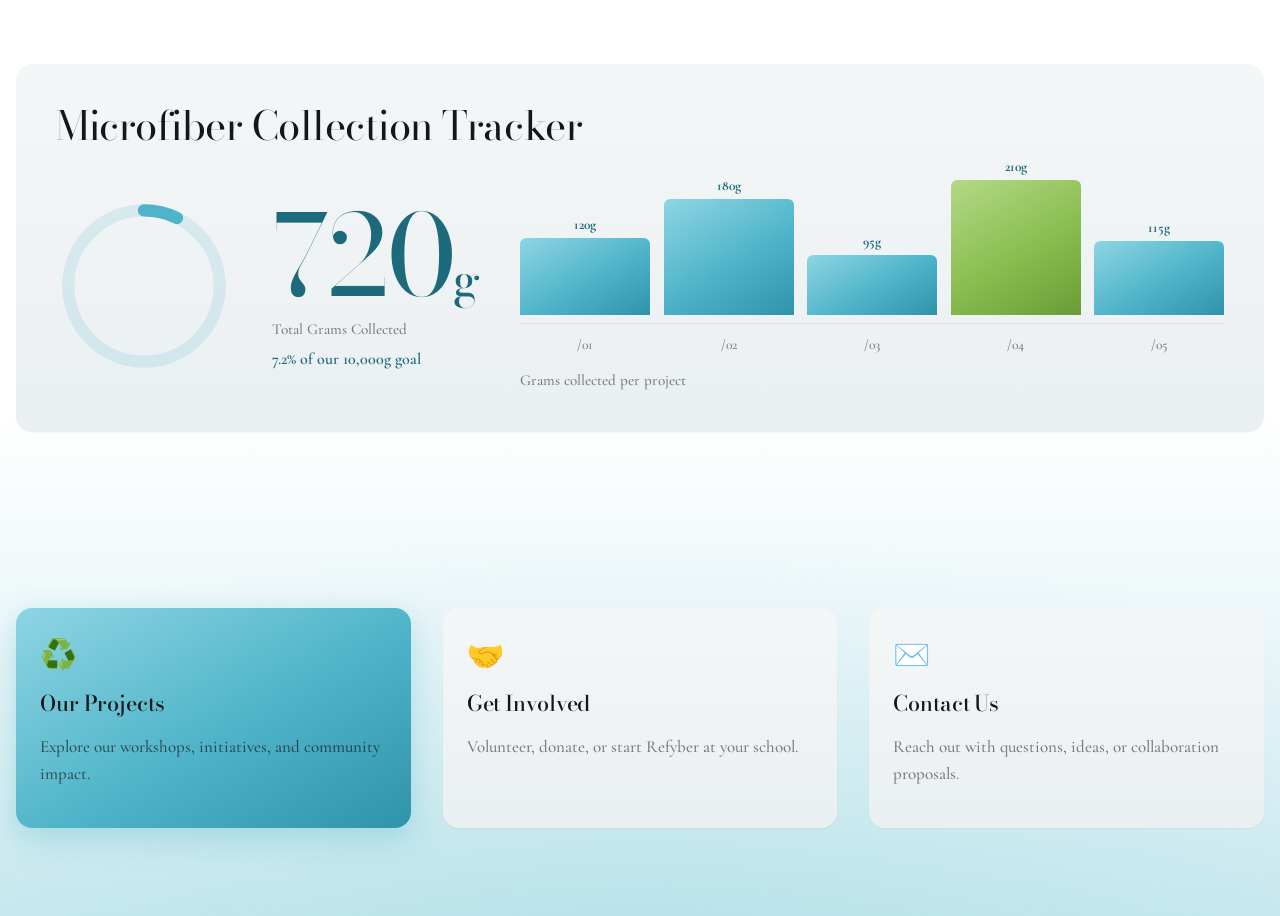
==== commit 4d41aa84: "3" ====
--- a/index.html
+++ b/index.html
@@ -72,7 +72,7 @@
                     <span class="bar" style="--v:57%"><em>120g</em></span>
                     <span class="bar" style="--v:86%"><em>180g</em></span>
                     <span class="bar" style="--v:45%"><em>95g</em></span>
-                    <span class="bar" style="--v:100%"><em>210g</em></span>
+                    <span class="bar bar-alt" style="--v:100%"><em>210g</em></span>
                     <span class="bar" style="--v:55%"><em>115g</em></span>
                   </div>
                   <div class="chart-axis"><span>/01</span><span>/02</span><span>/03</span><span>/04</span><span>/05</span></div>
--- a/styles.css
+++ b/styles.css
@@ -16,6 +16,11 @@
   --accent-ink: #1c6a7c; /* readable teal for text on light */
   --accent-rgb: 79, 180, 201;
 
+  /* Secondary logo green (#89BD4F) — used sparingly, never as the main tone */
+  --accent-2: #89bd4f;
+  --accent-2-soft: rgba(137, 189, 79, 0.14);
+  --accent-2-ink: #4c6f24;
+
   --graphite: #23262f;
   --graphite-2: #101216;
 
@@ -23,6 +28,7 @@
   --grad-page: linear-gradient(180deg, #ffffff 0%, #f6f9fa 100%);
   --grad-metal: linear-gradient(180deg, #f4f7f8 0%, #eaeff1 100%);
   --grad-accent: linear-gradient(150deg, #8ed5e3 0%, #4fb4c9 55%, #2f93aa 100%);
+  --grad-accent-2: linear-gradient(150deg, #b3d986 0%, #89bd4f 55%, #6a9c36 100%);
   --grad-dark: linear-gradient(168deg, #16171a 0%, #0d0e10 100%);
 
   --shadow-sm: 0 1px 2px rgba(20, 22, 26, 0.04);
@@ -423,6 +429,33 @@
 
 .card-link.accent-fill:hover {
   box-shadow: 0 16px 36px rgba(79, 180, 201, 0.48);
+}
+
+/* Secondary logo green — a small counterpoint to the teal, used on a few cards */
+.card.accent-fill-alt,
+.panel.accent-fill-alt,
+.chip.accent-fill-alt {
+  background: var(--grad-accent-2);
+  box-shadow: 0 10px 30px rgba(137, 189, 79, 0.32);
+}
+
+.accent-fill-alt .muted {
+  color: rgba(20, 22, 26, 0.66);
+}
+
+.accent-fill-alt .card-cta,
+.accent-fill-alt .scatter-num {
+  color: var(--ink);
+}
+
+.card-link.accent-fill-alt:hover {
+  box-shadow: 0 16px 36px rgba(137, 189, 79, 0.45);
+}
+
+.accent-fill-alt .button.alt {
+  color: var(--surface);
+  background: var(--grad-dark);
+  box-shadow: 0 6px 18px rgba(16, 18, 22, 0.24);
 }
 
 .accent-fill .button.alt {
@@ -856,6 +889,15 @@
 .chart-bars .bar:nth-child(4) { animation-delay: 330ms, 900ms; }
 .chart-bars .bar:nth-child(5) { animation-delay: 440ms, 1200ms; }
 
+/* Peak bar picks up the logo's green as a small highlight */
+.chart-bars .bar-alt {
+  background: var(--grad-accent-2);
+}
+
+.chart-bars .bar-alt em {
+  color: var(--accent-2-ink);
+}
+
 .chart-bars .bar em {
   position: absolute;
   top: -1.5rem;
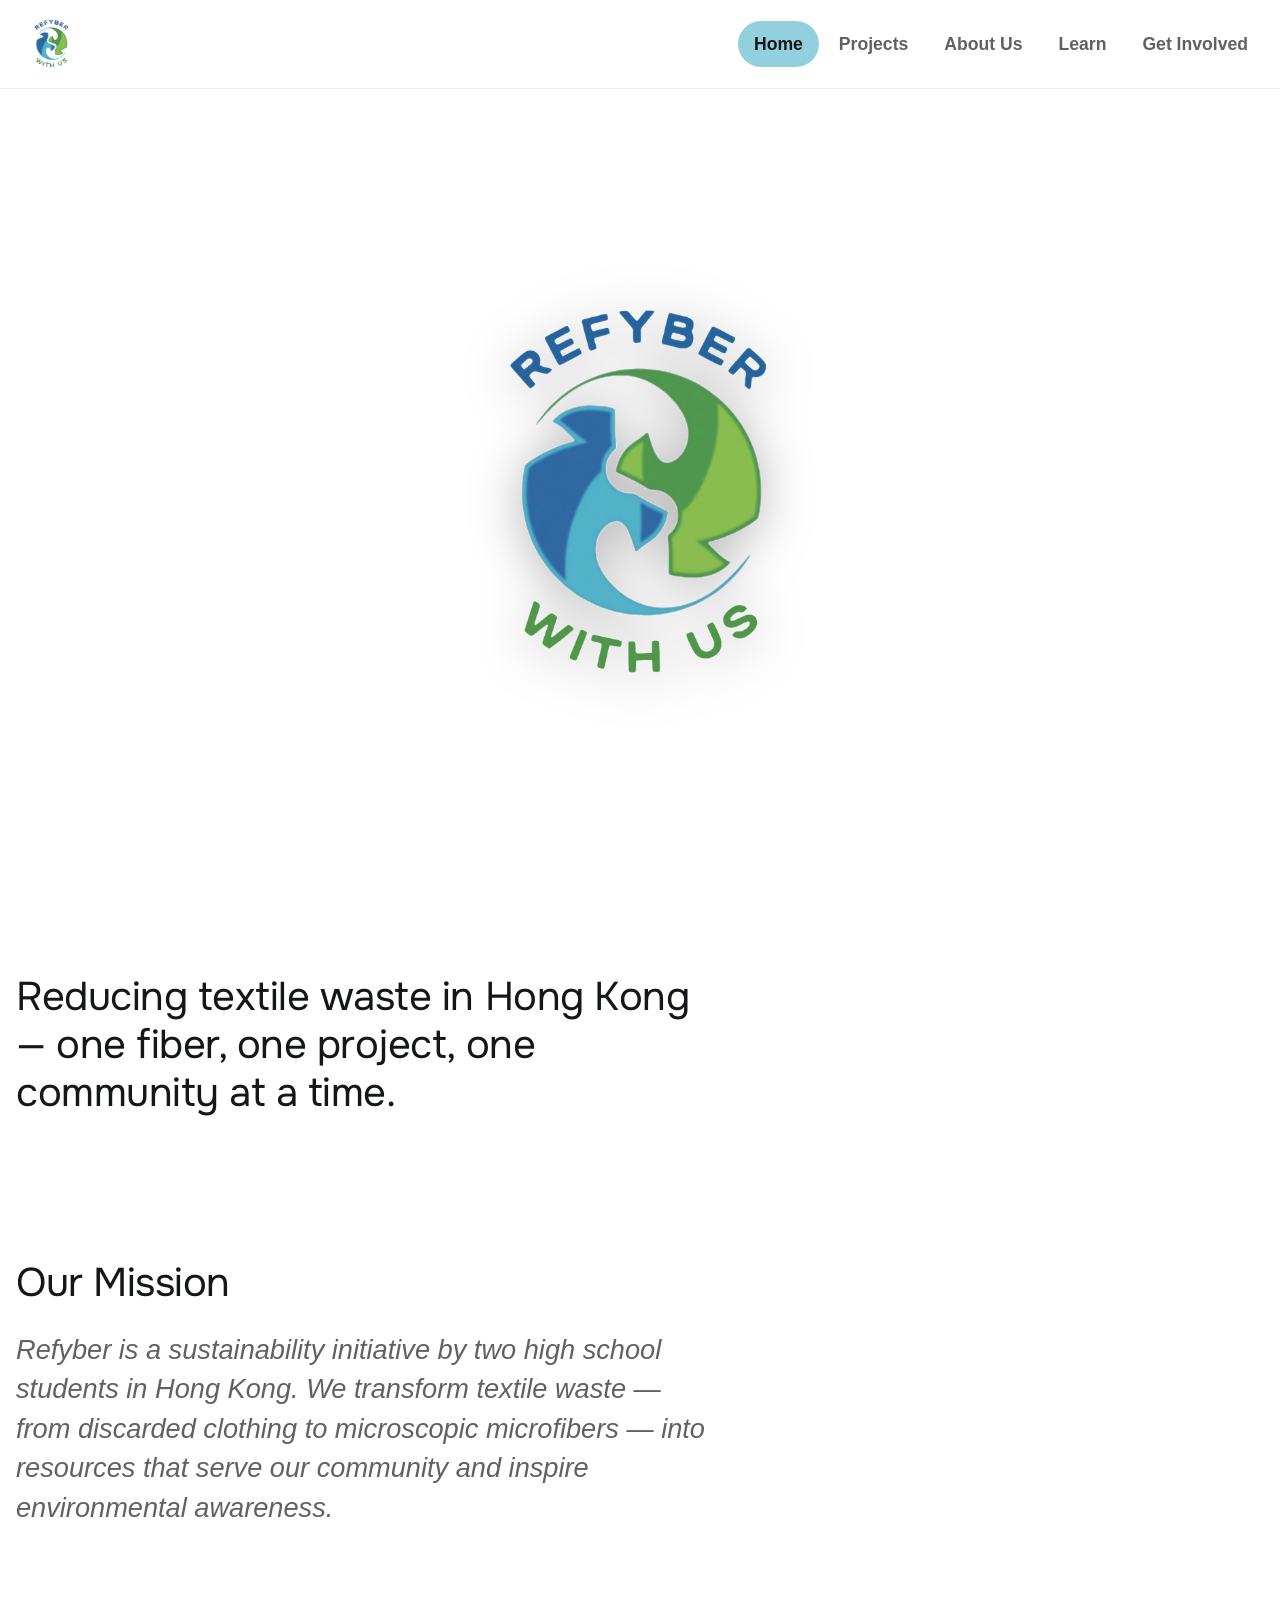
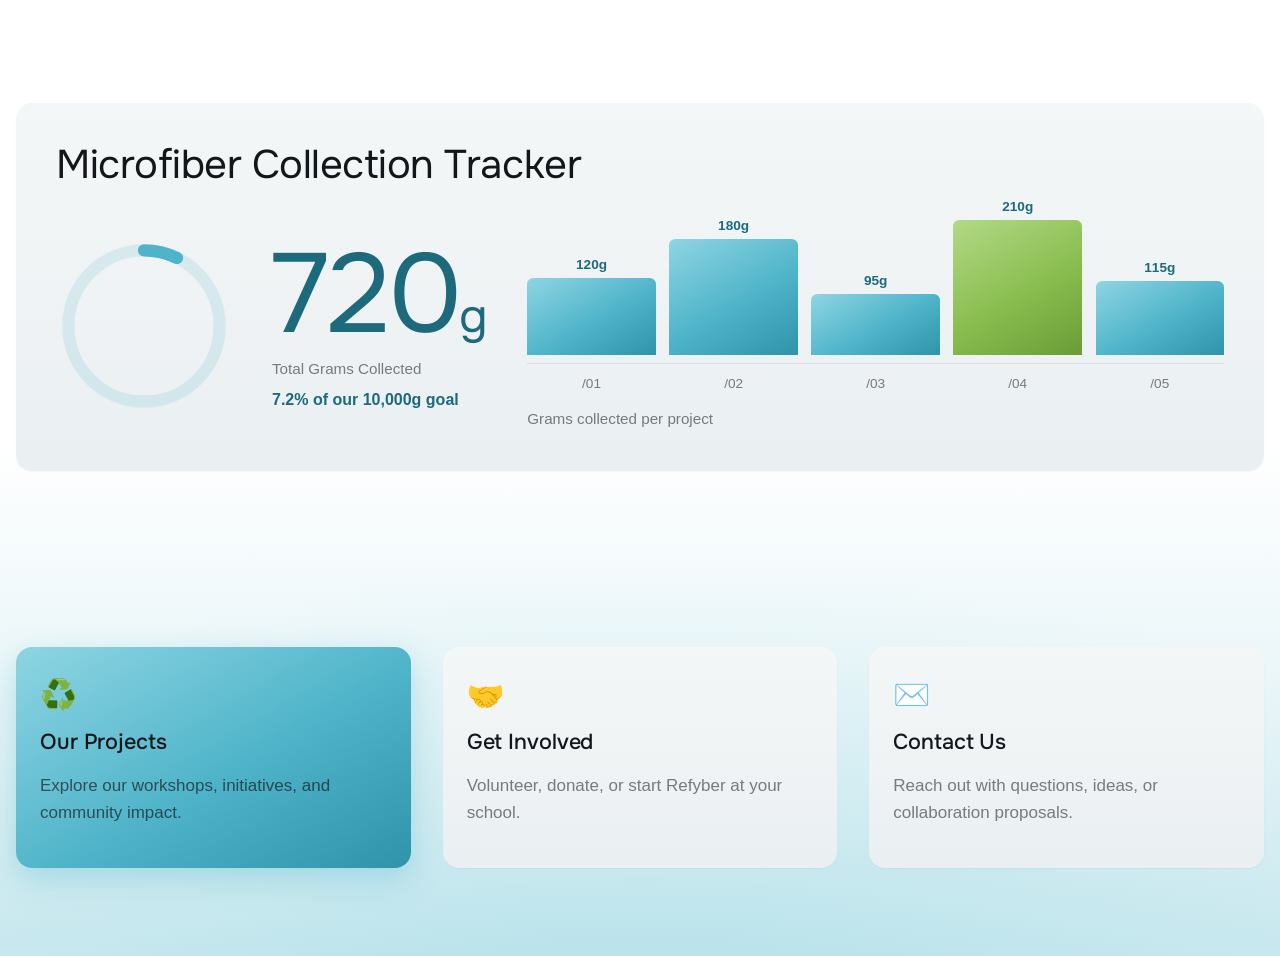
==== commit 5e2ec87a: "3" ====
--- a/index.html
+++ b/index.html
@@ -7,7 +7,7 @@
     <meta name="description" content="A sustainability initiative by students in Hong Kong focused on textile waste reduction." />
     <link rel="preconnect" href="https://fonts.googleapis.com" />
     <link rel="preconnect" href="https://fonts.gstatic.com" crossorigin />
-    <link href="https://fonts.googleapis.com/css2?family=Bodoni+Moda:ital,opsz,wght@0,6..96,400;0,6..96,500;1,6..96,400&family=Cormorant+Garamond:ital,wght@0,400;0,500;0,600;0,700;1,400;1,500&display=swap" rel="stylesheet" />
+    <link href="https://fonts.googleapis.com/css2?family=Onest:wght@400;500;600;700&display=swap" rel="stylesheet" />
     <link rel="stylesheet" href="./styles.css" />
   </head>
   <body class="page-home">
--- a/styles.css
+++ b/styles.css
@@ -1,4 +1,6 @@
 :root {
+  --font-body: Helvetica, Arial, sans-serif;
+  --font-heading: "Onest", Helvetica, Arial, sans-serif;
   /* Neutral ink */
   --ink: #14161a;
   --ink-soft: rgba(20, 22, 26, 0.68);
@@ -50,7 +52,7 @@
   color: var(--ink);
   background: var(--grad-page);
   background-attachment: fixed;
-  font-family: "Cormorant Garamond", Georgia, "Times New Roman", serif;
+  font-family: var(--font-body);
   font-size: 1.0625rem;
   font-weight: 500;
   line-height: 1.6;
@@ -262,7 +264,7 @@
   width: min(100%, 44rem);
   margin: 0 auto;
   color: var(--ink-soft);
-  font-family: "Cormorant Garamond", Georgia, serif;
+  font-family: var(--font-body);
   font-style: italic;
   font-size: clamp(1.35rem, 2.9vw, 1.7rem);
   line-height: 1.45;
@@ -271,7 +273,7 @@
 
 .home-copy p {
   margin-bottom: 0;
-  font-family: "Bodoni Moda", "Times New Roman", serif;
+  font-family: var(--font-heading);
   font-style: normal;
   color: var(--ink);
   font-size: clamp(1.75rem, 3.8vw, 2.5rem);
@@ -308,7 +310,7 @@
 h2,
 h3 {
   margin: 0;
-  font-family: "Bodoni Moda", "Times New Roman", serif;
+  font-family: var(--font-heading);
   line-height: 1.1;
   letter-spacing: -0.015em;
 }
@@ -367,7 +369,7 @@
   border-radius: 0 0.75rem 0.75rem 0;
   color: var(--ink);
   background: var(--accent-soft);
-  font-family: "Bodoni Moda", "Times New Roman", serif;
+  font-family: var(--font-heading);
   font-size: clamp(1.35rem, 2.6vw, 1.75rem);
   font-weight: 500;
   letter-spacing: -0.02em;
@@ -701,7 +703,7 @@
 .scatter-num {
   display: block;
   margin-bottom: 0.75rem;
-  font-family: "Bodoni Moda", "Times New Roman", serif;
+  font-family: var(--font-heading);
   font-size: 2.25rem;
   font-weight: 500;
   letter-spacing: -0.04em;
@@ -834,7 +836,7 @@
 }
 
 .tracker-figure strong {
-  font-family: "Bodoni Moda", "Times New Roman", serif;
+  font-family: var(--font-heading);
   font-size: clamp(4rem, 11vw, 7rem);
   font-weight: 400;
   line-height: 1;
@@ -965,7 +967,7 @@
 
 .stat strong {
   display: block;
-  font-family: "Bodoni Moda", "Times New Roman", serif;
+  font-family: var(--font-heading);
   font-size: clamp(2.5rem, 4.5vw, 3rem);
   letter-spacing: -0.04em;
   line-height: 1;
@@ -1030,7 +1032,7 @@
   color: var(--ink);
   background: var(--grad-accent);
   box-shadow: 0 2px 10px rgba(79, 180, 201, 0.45);
-  font-family: "Bodoni Moda", "Times New Roman", serif;
+  font-family: var(--font-heading);
   font-weight: 600;
 }
 
@@ -1068,7 +1070,7 @@
 
 .number strong {
   display: block;
-  font-family: "Bodoni Moda", "Times New Roman", serif;
+  font-family: var(--font-heading);
   font-size: clamp(3.25rem, 9vw, 4.75rem);
   line-height: 0.95;
   letter-spacing: -0.045em;
